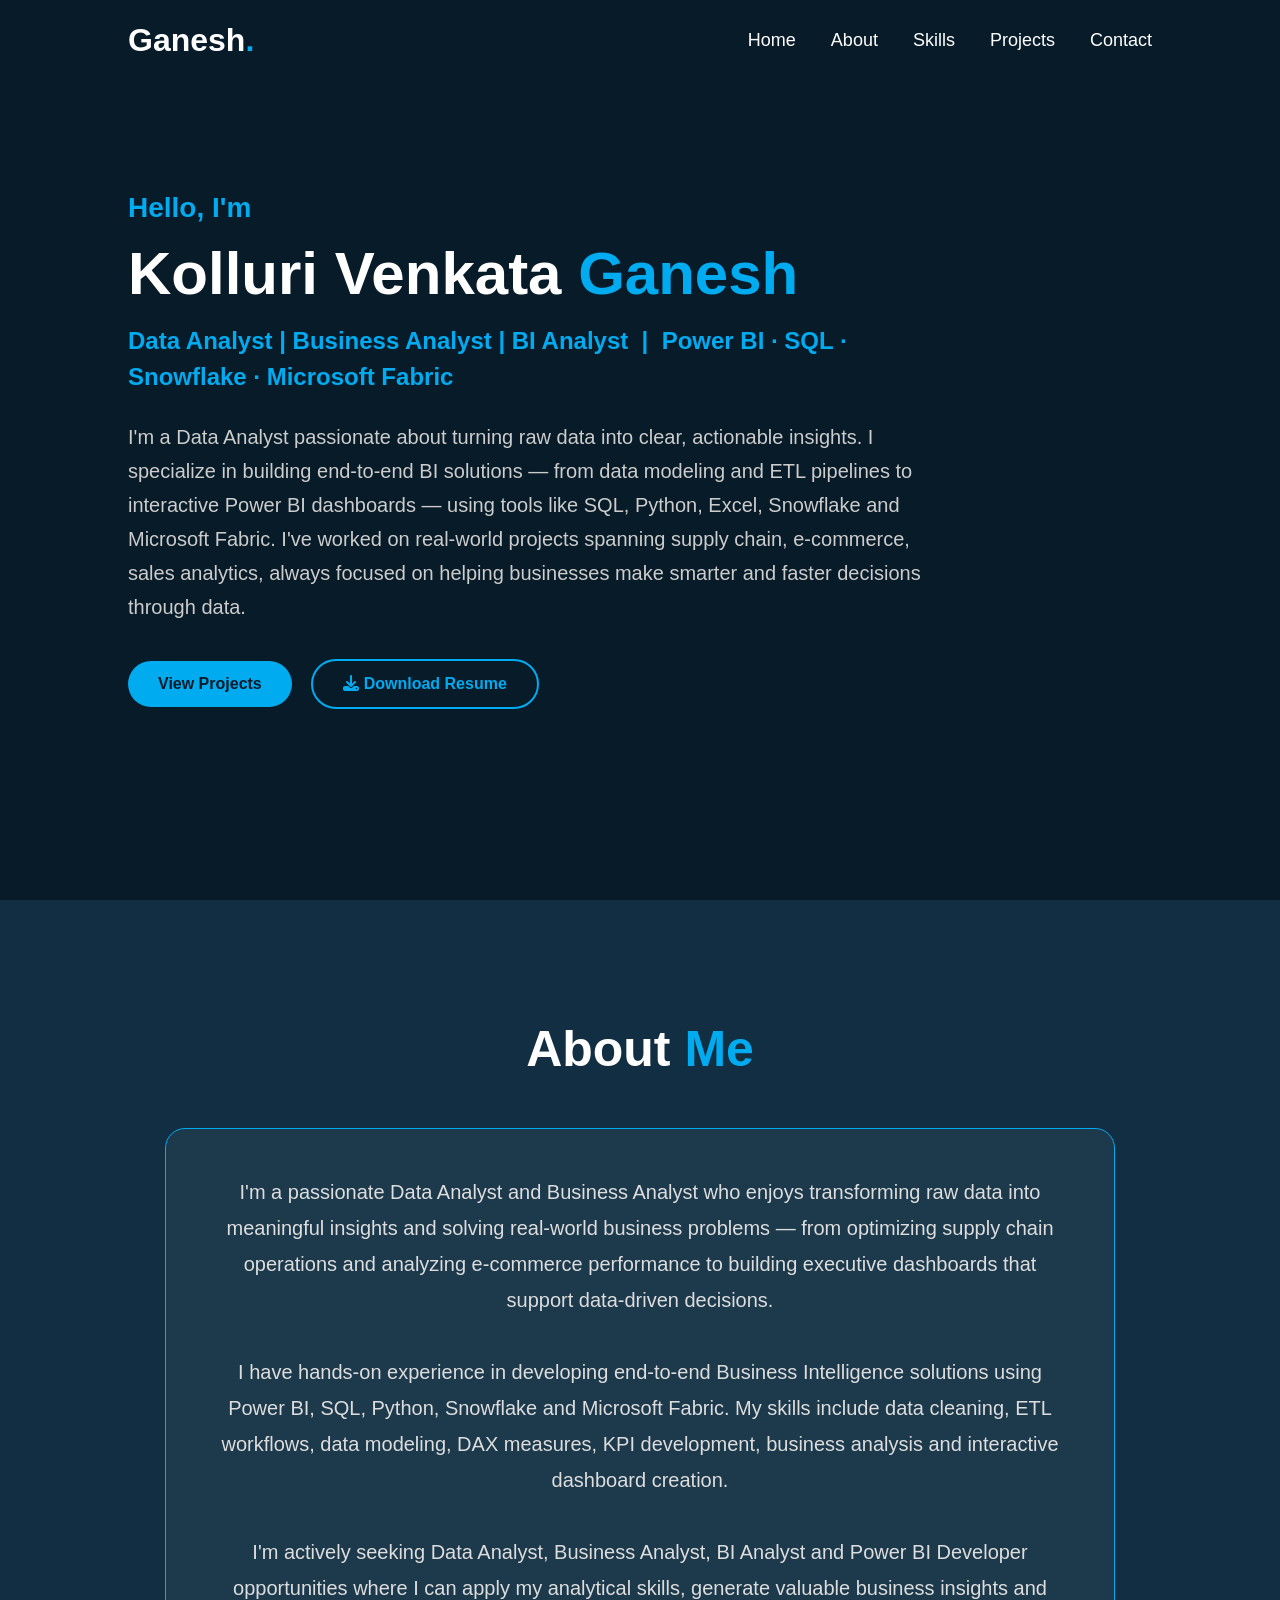
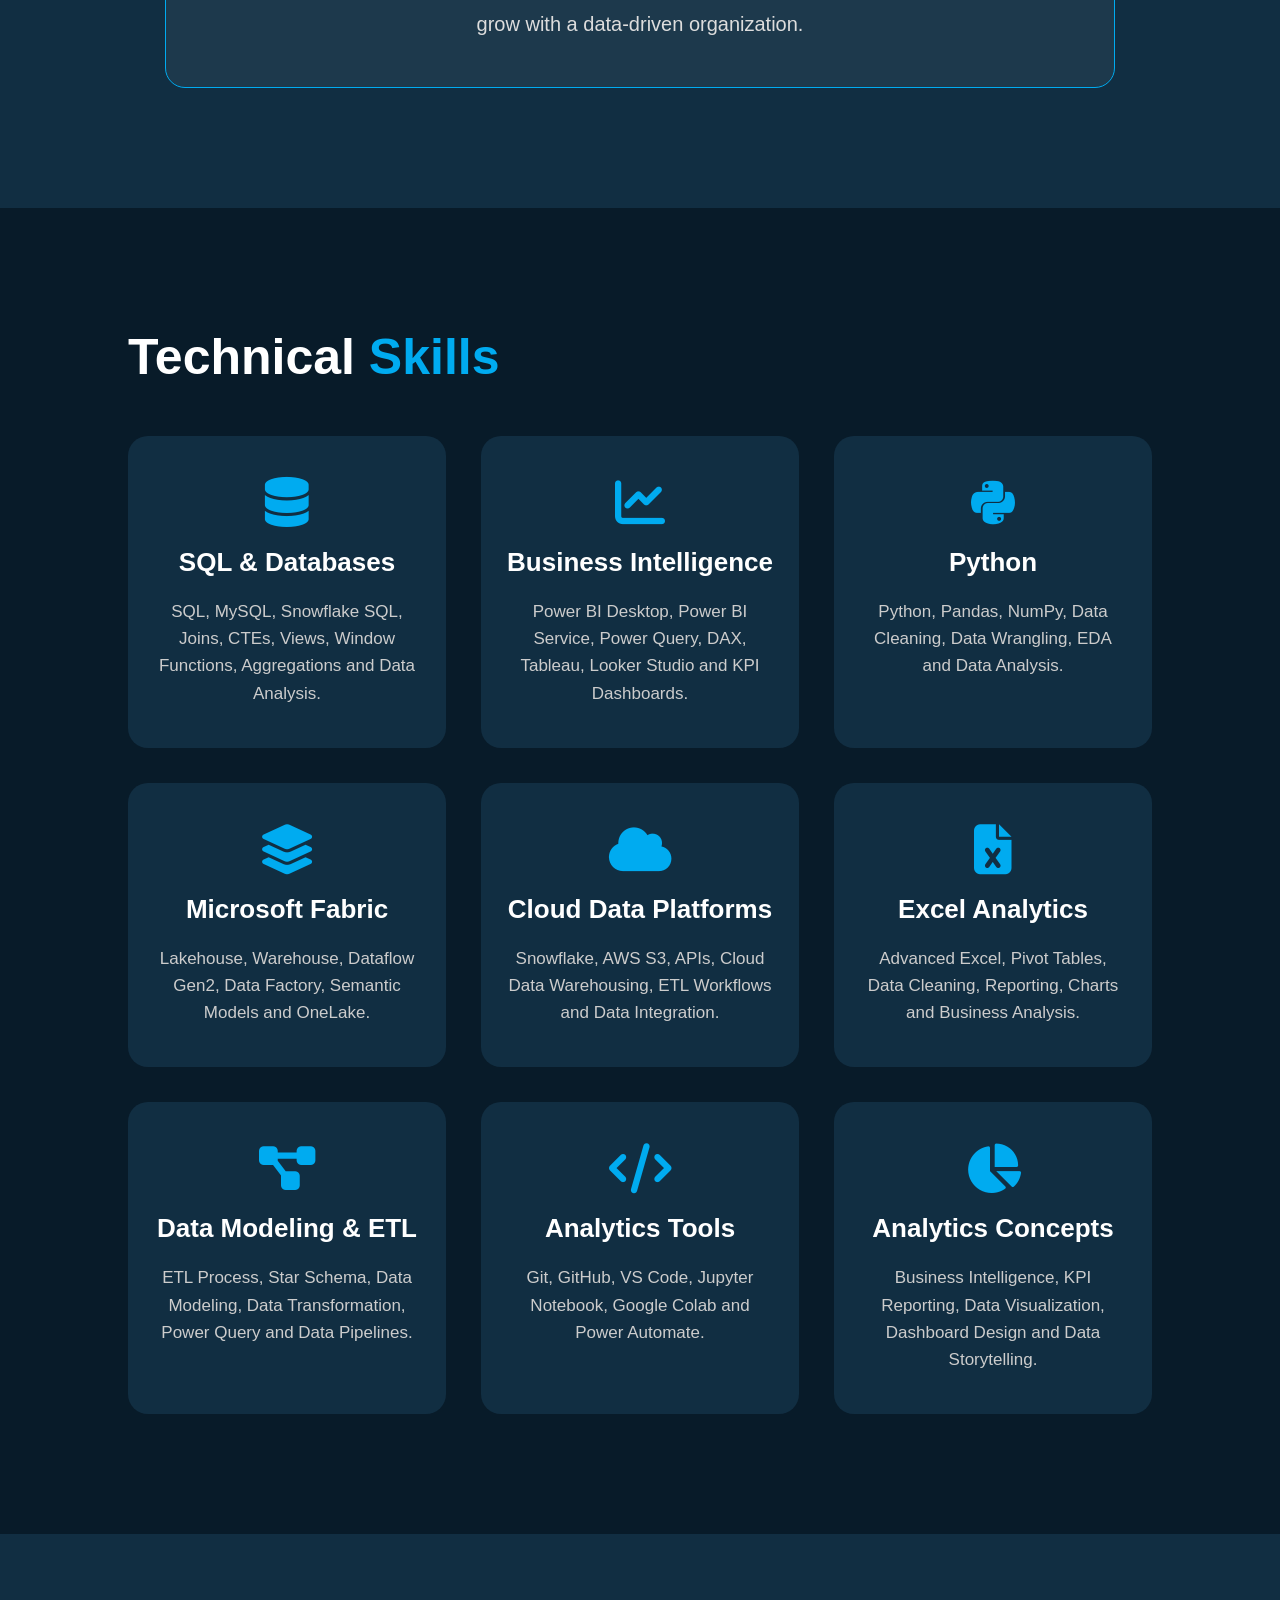
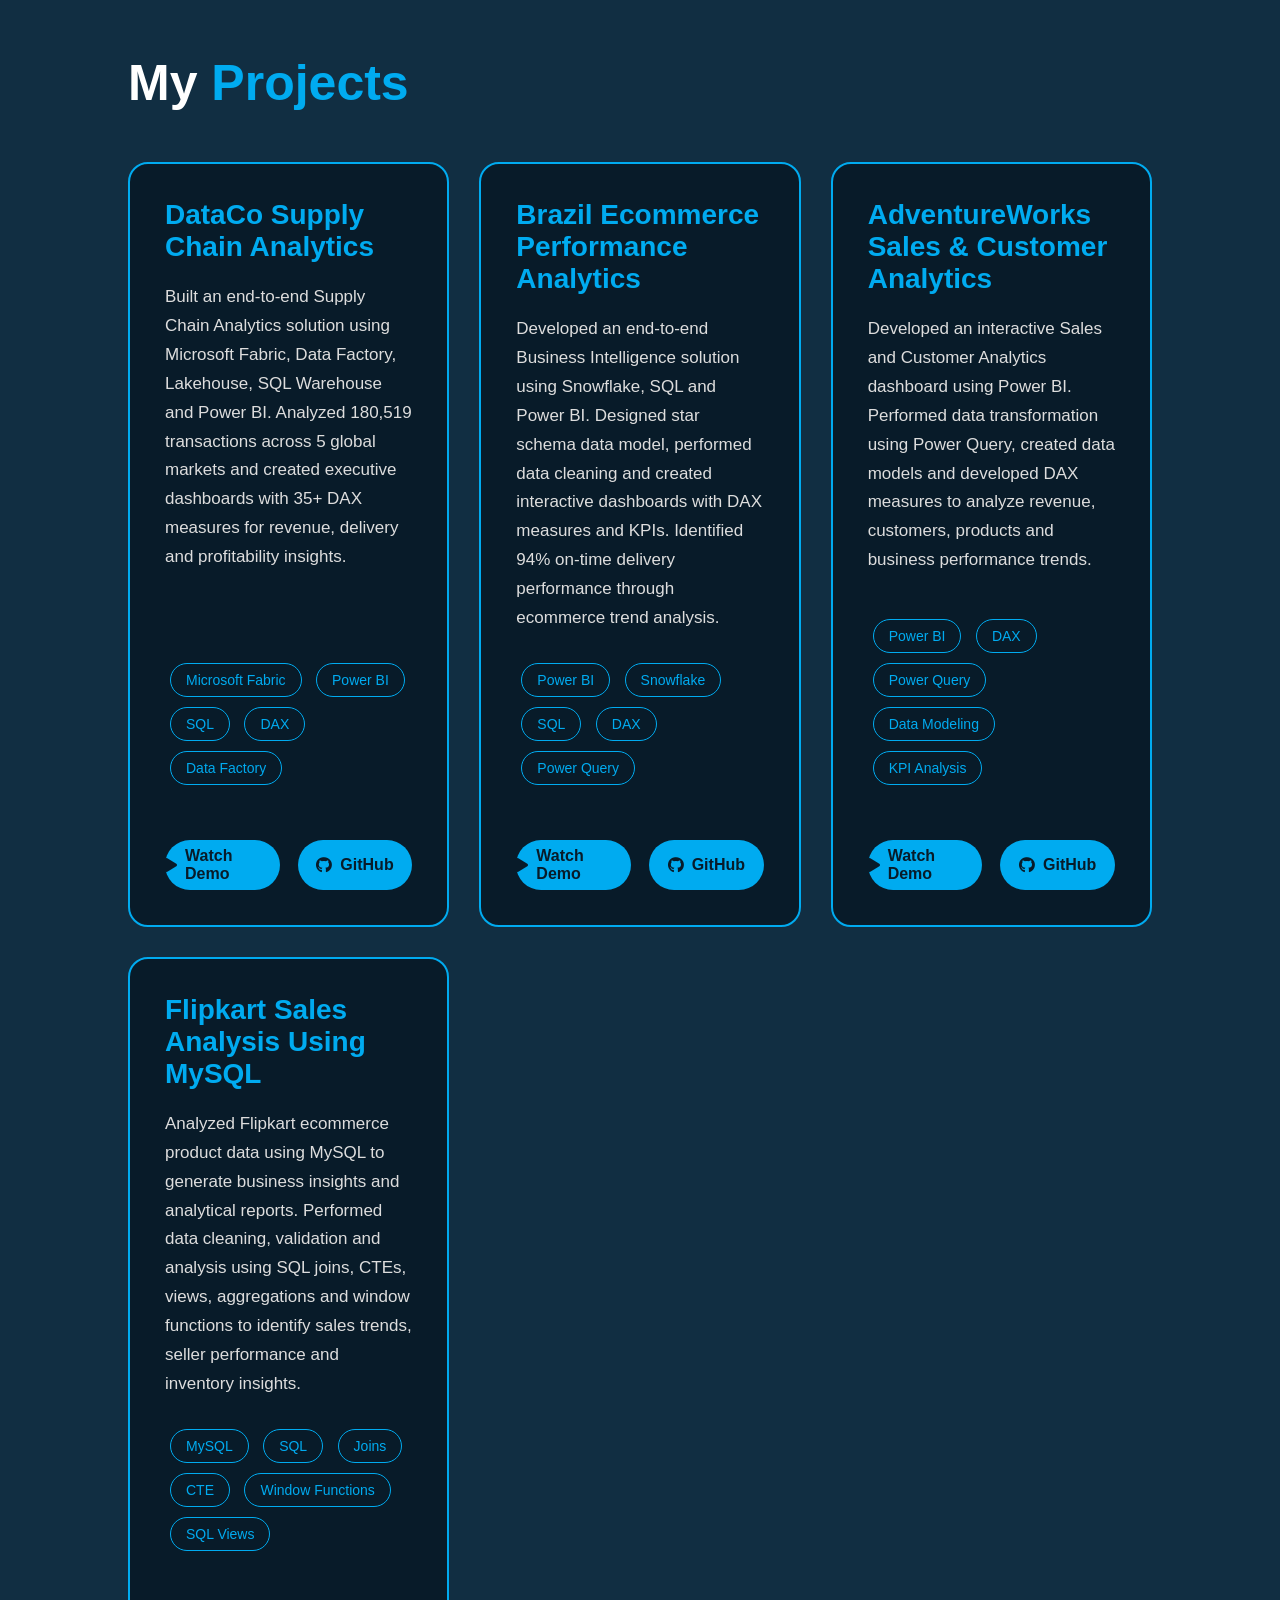
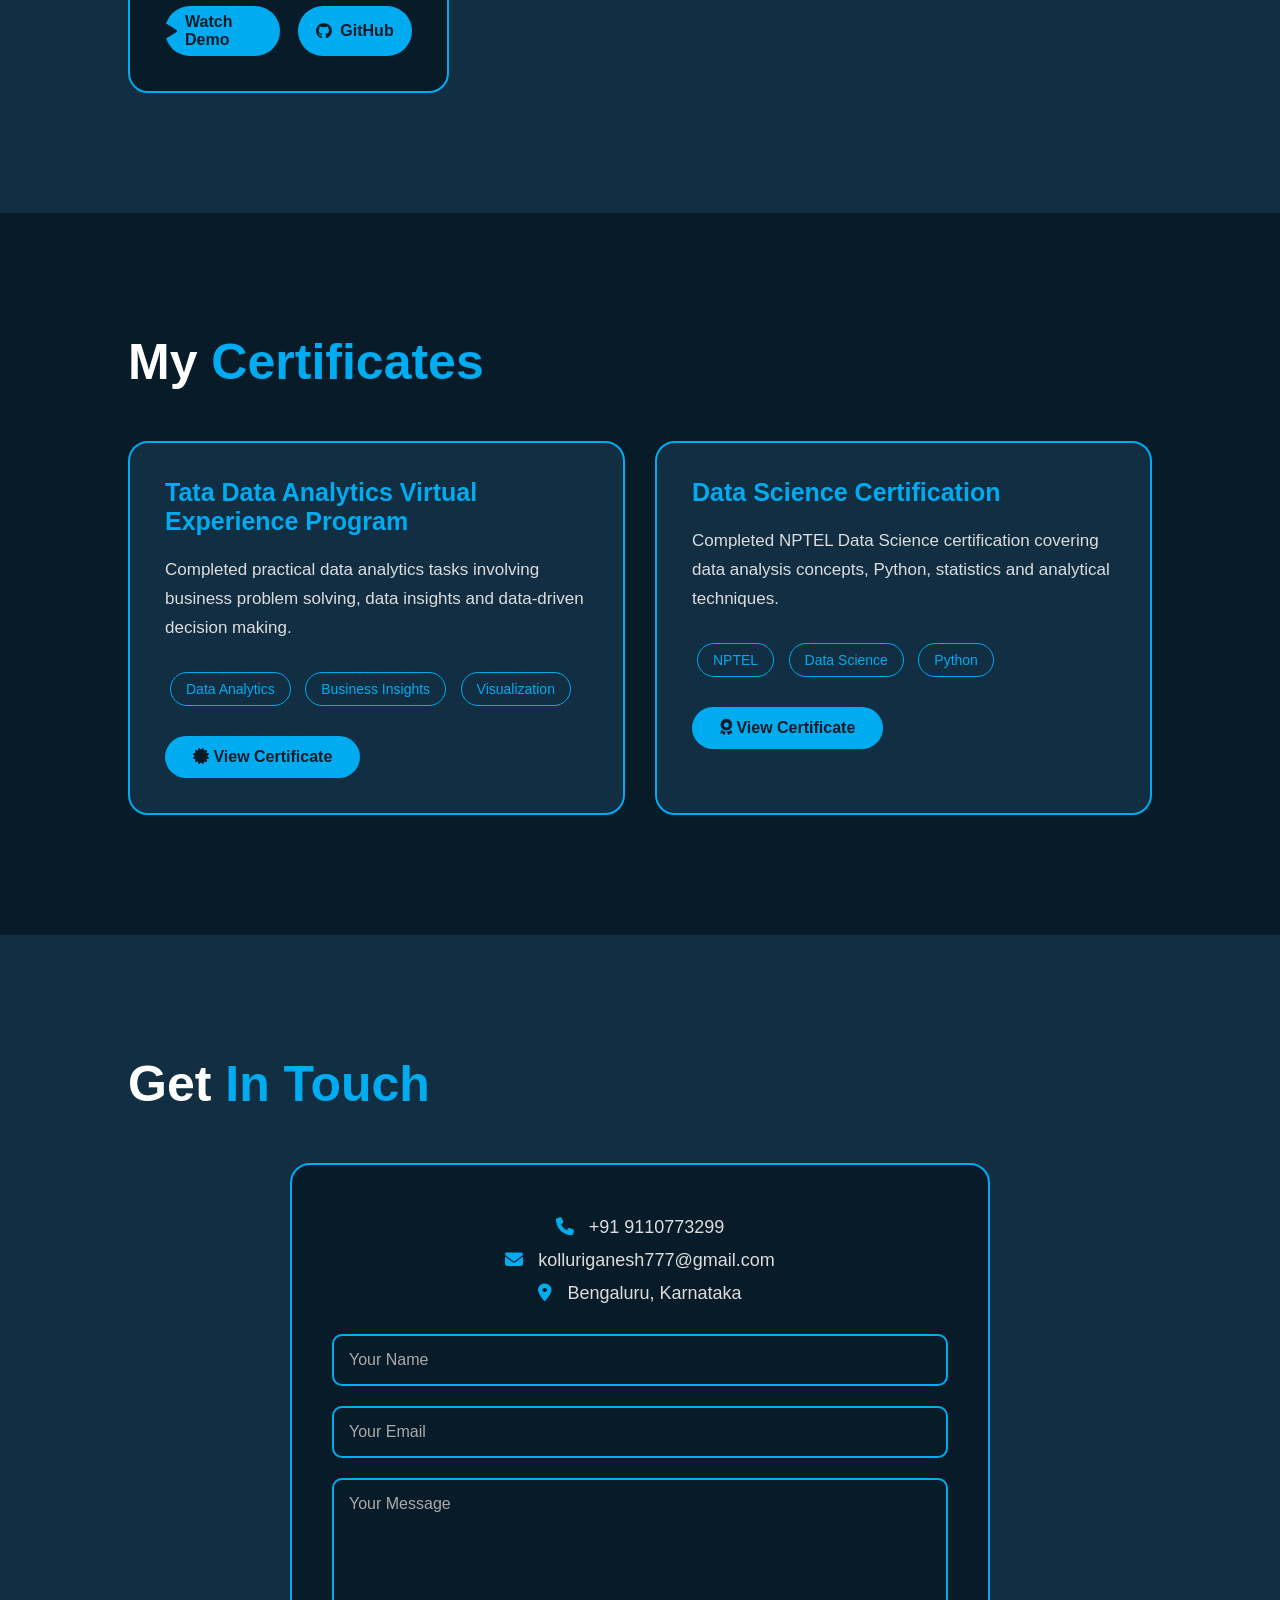
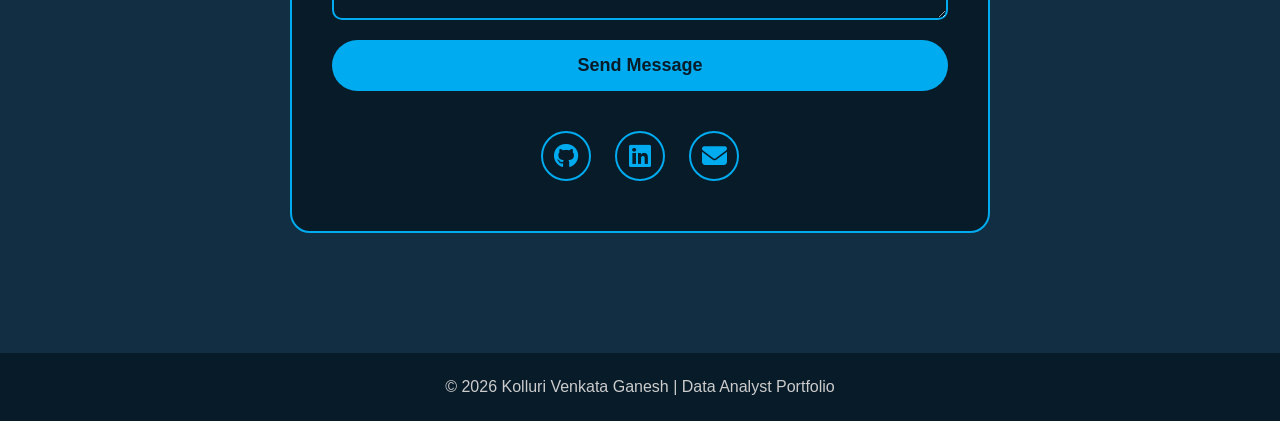
==== index.html @ 20fca352 "Update index.html" ====
<head>

<meta charset="UTF-8">

<meta name="viewport" content="width=device-width, initial-scale=1.0">


<title>

Kolluri Venkata Ganesh | Data Analyst Portfolio

</title>


<meta name="description" 
content="Kolluri Venkata Ganesh — Data Analyst, Business Analyst and BI Analyst skilled in Power BI, SQL, Python, Snowflake and Microsoft Fabric. Explore my analytics projects, dashboards and portfolio.">


<link rel="stylesheet" href="style.css">


<link rel="stylesheet"
href="https://cdnjs.cloudflare.com/ajax/libs/font-awesome/6.5.0/css/all.min.css">


</head>


<body>



<!-- ================= HEADER ================= -->


<header>

<nav>


<h2 class="logo">
Ganesh<span>.</span>
</h2>


<ul>

<li><a href="#home">Home</a></li>

<li><a href="#about">About</a></li>

<li><a href="#skills">Skills</a></li>

<li><a href="#projects">Projects</a></li>

<li><a href="#contact">Contact</a></li>


</ul>


</nav>

</header>







<!-- ================= HOME ================= -->


<section class="hero" id="home">


<div class="hero-content">


<h4>Hello, I'm</h4>


<h1>

Kolluri Venkata 
<span>Ganesh</span>

</h1>


<h3>
Data Analyst | Business Analyst | BI Analyst 
&nbsp;|&nbsp; 
Power BI · SQL · Snowflake · Microsoft Fabric
</h3>



<p>

I'm a Data Analyst passionate about turning raw data into 
clear, actionable insights. I specialize in building 
end-to-end BI solutions — from data modeling and ETL 
pipelines to interactive Power BI dashboards — using tools 
like SQL, Python, Excel, Snowflake and Microsoft Fabric.

I've worked on real-world projects spanning supply chain, 
e-commerce, sales analytics, always focused on helping 
businesses make smarter and faster decisions through data.

</p>



<div class="buttons">


<a href="#projects" class="btn">

View Projects

</a>



<a href="assets/Kolluri Venkata Ganesh_ Data Analyst_Resume.pdf"
class="btn secondary"
download>

<i class="fa-solid fa-download"></i>

Download Resume

</a>


</div>


</div>


</section>









<!-- ================= ABOUT ================= -->


<section class="about" id="about">


<h2 class="heading">

About <span>Me</span>

</h2>



<div class="about-content">


<p>

I'm a passionate Data Analyst and Business Analyst who enjoys 
transforming raw data into meaningful insights and solving 
real-world business problems — from optimizing supply chain 
operations and analyzing e-commerce performance to building 
executive dashboards that support data-driven decisions.

<br><br>

I have hands-on experience in developing end-to-end 
Business Intelligence solutions using Power BI, SQL, 
Python, Snowflake and Microsoft Fabric. My skills include 
data cleaning, ETL workflows, data modeling, DAX measures, 
KPI development, business analysis and interactive dashboard 
creation.

<br><br>

I'm actively seeking Data Analyst, Business Analyst, 
BI Analyst and Power BI Developer opportunities where I can 
apply my analytical skills, generate valuable business 
insights and grow with a data-driven organization.

</p>


</div>


</section>









<!-- ================= SKILLS ================= -->


<section class="skills" id="skills">

<h2 class="heading">
Technical <span>Skills</span>
</h2>

<div class="skills-container">


<!-- SQL -->

<div class="skill-card">

<i class="fa-solid fa-database"></i>

<h3>SQL & Databases</h3>

<p>
SQL, MySQL, Snowflake SQL, Joins,
CTEs, Views, Window Functions,
Aggregations and Data Analysis.
</p>

</div>



<!-- POWER BI -->

<div class="skill-card">

<i class="fa-solid fa-chart-line"></i>

<h3>Business Intelligence</h3>

<p>
Power BI Desktop, Power BI Service,
Power Query, DAX, Tableau,
Looker Studio and KPI Dashboards.
</p>

</div>



<!-- PYTHON -->

<div class="skill-card">

<i class="fa-brands fa-python"></i>

<h3>Python</h3>

<p>
Python, Pandas, NumPy,
Data Cleaning, Data Wrangling,
EDA and Data Analysis.
</p>

</div>



<!-- MICROSOFT FABRIC -->

<div class="skill-card">

<i class="fa-solid fa-layer-group"></i>

<h3>Microsoft Fabric</h3>

<p>
Lakehouse, Warehouse,
Dataflow Gen2, Data Factory,
Semantic Models and OneLake.
</p>

</div>



<!-- SNOWFLAKE & CLOUD -->

<div class="skill-card">

<i class="fa-solid fa-cloud"></i>

<h3>Cloud Data Platforms</h3>

<p>
Snowflake, AWS S3, APIs,
Cloud Data Warehousing,
ETL Workflows and Data Integration.
</p>

</div>



<!-- EXCEL -->

<div class="skill-card">

<i class="fa-solid fa-file-excel"></i>

<h3>Excel Analytics</h3>

<p>
Advanced Excel, Pivot Tables,
Data Cleaning, Reporting,
Charts and Business Analysis.
</p>

</div>



<!-- DATA MODELING -->

<div class="skill-card">

<i class="fa-solid fa-diagram-project"></i>

<h3>Data Modeling & ETL</h3>

<p>
ETL Process, Star Schema,
Data Modeling, Data Transformation,
Power Query and Data Pipelines.
</p>

</div>



<!-- TOOLS -->

<div class="skill-card">

<i class="fa-solid fa-code"></i>

<h3>Analytics Tools</h3>

<p>
Git, GitHub, VS Code,
Jupyter Notebook, Google Colab
and Power Automate.
</p>

</div>



<!-- ANALYTICS -->

<div class="skill-card">

<i class="fa-solid fa-chart-pie"></i>

<h3>Analytics Concepts</h3>

<p>
Business Intelligence,
KPI Reporting, Data Visualization,
Dashboard Design and Data Storytelling.
</p>

</div>


</div>

</section>





<!-- ================= PROJECTS ================= -->


<section class="projects" id="projects">


<h2 class="heading">

My <span>Projects</span>

</h2>


<div class="projects-container">



<!-- DATACO PROJECT -->


<div class="project-card">


<h3>

DataCo Supply Chain Analytics

</h3>



<p>

Built an end-to-end Supply Chain Analytics solution
using Microsoft Fabric, Data Factory, Lakehouse,
SQL Warehouse and Power BI.

Analyzed 180,519 transactions across 5 global markets
and created executive dashboards with 35+ DAX measures
for revenue, delivery and profitability insights.

</p>




<div class="tools">


<span>Microsoft Fabric</span>

<span>Power BI</span>

<span>SQL</span>

<span>DAX</span>

<span>Data Factory</span>


</div>

<div class="project-links">



<a href="https://drive.google.com/file/d/111LW4_Ak55jDthgc4_mfO1GekSYMAxLG/view?usp=sharing"
target="_blank"
class="github-btn">

<i class="fa-solid fa-play"></i>


Watch Demo

</a>






<a class="github-btn"
href="https://github.com/Ganesh9110/DataCo-Supply-Chain-Analytics"
target="_blank">


<i class="fa-brands fa-github"></i>

GitHub


</a>




</div>



</div>


<!-- BRAZIL ECOMMERCE PROJECT -->


<div class="project-card">


<h3>

Brazil Ecommerce Performance Analytics

</h3>



<p>

Developed an end-to-end Business Intelligence
solution using Snowflake, SQL and Power BI.

Designed star schema data model, performed
data cleaning and created interactive dashboards
with DAX measures and KPIs.

Identified 94% on-time delivery performance
through ecommerce trend analysis.

</p>




<div class="tools">


<span>Power BI</span>

<span>Snowflake</span>

<span>SQL</span>

<span>DAX</span>

<span>Power Query</span>


</div>

<div class="project-links">

<a href="https://drive.google.com/file/d/1XOeryBp-5_-OeKh_j-MtXTSEjRFjCfyQ/view?usp=sharing"
target="_blank"

class="github-btn">

<i class="fa-solid fa-play"></i>


Watch Demo

</a>




  
<a class="github-btn"
href="https://github.com/Ganesh9110/Brazil-Ecommerce-Performance-Analytics-Dashboard"
target="_blank">


<i class="fa-brands fa-github"></i>

GitHub


</a>
</div>


</div>

<!-- ADVENTUREWORKS PROJECT -->


<div class="project-card">


<h3>

AdventureWorks Sales & Customer Analytics

</h3>



<p>

Developed an interactive Sales and Customer Analytics
dashboard using Power BI.

Performed data transformation using Power Query,
created data models and developed DAX measures
to analyze revenue, customers, products and
business performance trends.

</p>





<div class="tools">


<span>Power BI</span>

<span>DAX</span>

<span>Power Query</span>

<span>Data Modeling</span>

<span>KPI Analysis</span>


</div>

<div class="project-links">

<a href="https://drive.google.com/file/d/1oYuFirJDZzYCCq9dhDjx5v_Y7KqRVK69/view?usp=sharing"
target="_blank"

class="github-btn">

<i class="fa-solid fa-play"></i>

Watch Demo

</a>

<a class="github-btn"
href="https://github.com/Ganesh9110/AdventureWorks-Sales-Customer-Analytics-Dashboard"
target="_blank">


<i class="fa-brands fa-github"></i>

GitHub


</a>
</div>



</div>

<!-- FLIPKART SQL PROJECT -->


<div class="project-card">


<h3>

Flipkart Sales Analysis Using MySQL

</h3>



<p>

Analyzed Flipkart ecommerce product data using MySQL
to generate business insights and analytical reports.

Performed data cleaning, validation and analysis using
SQL joins, CTEs, views, aggregations and window functions
to identify sales trends, seller performance and
inventory insights.

</p>





<div class="tools">


<span>MySQL</span>

<span>SQL</span>

<span>Joins</span>

<span>CTE</span>

<span>Window Functions</span>

<span>SQL Views</span>


</div>

<div class="project-links">

<a href="https://drive.google.com/file/d/1RSE408mE69j9kwpfK_z01qF2ZAUJ2Y6z/view?usp=sharing"
target="_blank"
class="github-btn">

<i class="fa-solid fa-play"></i>

Watch Demo

</a>



<a class="github-btn"
href="https://github.com/Ganesh9110/Flipkart-Sales-Analysis-MySQL"
target="_blank">


<i class="fa-brands fa-github"></i>

GitHub


</a>

</div>


</div>


</section>







<!-- ================= CERTIFICATES ================= -->


<section class="certificates" id="certificates">


<h2 class="heading">

My <span>Certificates</span>

</h2>



<div class="certificate-container">





<!-- TATA CERTIFICATE -->


<div class="certificate-card">


<h3>

Tata Data Analytics Virtual Experience Program

</h3>



<p>

Completed practical data analytics tasks involving
business problem solving, data insights and
data-driven decision making.

</p>




<div class="cert-tools">


<span>Data Analytics</span>

<span>Business Insights</span>

<span>Visualization</span>


</div>





<a class="certificate-btn"

href="https://drive.google.com/file/d/1HM7h_vBG16CEXfbOlwaMOSWBSoMp-Keo/view?usp=drive_link"

target="_blank">


<i class="fa-solid fa-certificate"></i>

View Certificate


</a>



</div>









<!-- NPTEL CERTIFICATE -->


<div class="certificate-card">


<h3>

Data Science Certification

</h3>



<p>

Completed NPTEL Data Science certification
covering data analysis concepts, Python,
statistics and analytical techniques.

</p>




<div class="cert-tools">


<span>NPTEL</span>

<span>Data Science</span>

<span>Python</span>


</div>





<a class="certificate-btn"

href="https://drive.google.com/file/d/1Q2g_gvgC5TMAZNRxGT7gU7bh5pjHfDkB/view?usp=drive_link"

target="_blank">


<i class="fa-solid fa-award"></i>

View Certificate


</a>



</div>





</div>


</section>
<!-- ================= CONTACT ================= -->


<section class="contact" id="contact">


<h2 class="heading">

Get <span>In Touch</span>

</h2>



<div class="contact-container">



<!-- MY CONTACT DETAILS -->


<div class="my-contact">


<p>

<i class="fa-solid fa-phone"></i>

+91 9110773299

</p>



<p>

<i class="fa-solid fa-envelope"></i>

kolluriganesh777@gmail.com

</p>



<p>

<i class="fa-solid fa-location-dot"></i>

Bengaluru, Karnataka

</p>


</div>






<!-- CONTACT FORM -->


<form action="https://formsubmit.co/kolluriganesh777@gmail.com"
method="POST">



<input type="text"
name="name"
placeholder="Your Name"
required>



<input type="email"
name="email"
placeholder="Your Email"
required>






<textarea
name="message"
rows="6"
placeholder="Your Message"
required></textarea>



<input type="hidden"
name="_next"
value="https://ganesh9110.github.io/Ganesh-Portfolio/thankyou.html">



<button type="submit">

Send Message

</button>



</form>






<!-- SOCIAL LINKS -->


<div class="social-links">


<a href="https://github.com/Ganesh9110"
target="_blank">

<i class="fa-brands fa-github"></i>

</a>



<a href="https://www.linkedin.com/in/kolluri-venkata-ganesh/"
target="_blank">

<i class="fa-brands fa-linkedin"></i>

</a>



<a href="mailto:kolluriganesh777@gmail.com">

<i class="fa-solid fa-envelope"></i>

</a>



</div>




</div>



</section>






<!-- FOOTER -->


<footer>


<p>

© 2026 Kolluri Venkata Ganesh |
Data Analyst Portfolio

</p>


</footer>
---- style.css ----
*{
    margin:0;
    padding:0;
    box-sizing:border-box;
    font-family:'Segoe UI', sans-serif;
}

html{
    scroll-behavior:smooth;
}

body{
    background:#081b29;
    color:white;
}



/* ================= HEADER ================= */

header{
    width:100%;
    position:fixed;
    top:0;
    left:0;
    background:#081b29;
    z-index:1000;
}

nav{
    height:80px;
    display:flex;
    justify-content:space-between;
    align-items:center;
    padding:0 10%;
}

.logo{
    font-size:32px;
    font-weight:bold;
}

.logo span{
    color:#00abf0;
}

nav ul{
    display:flex;
    gap:35px;
}

nav ul li{
    list-style:none;
}

nav ul li a{
    color:white;
    text-decoration:none;
    font-size:18px;
    transition:.3s;
}

nav ul li a:hover{
    color:#00abf0;
}



/* ================= HAMBURGER ================= */

.hamburger{
    display:none;
    flex-direction:column;
    cursor:pointer;
    gap:6px;
}

.hamburger span{
    display:block;
    width:28px;
    height:3px;
    background:#00abf0;
    border-radius:3px;
    transition:.3s;
}

.hamburger.active span:nth-child(1){
    transform:rotate(45deg) translate(6px,6px);
}

.hamburger.active span:nth-child(2){
    opacity:0;
}

.hamburger.active span:nth-child(3){
    transform:rotate(-45deg) translate(6px,-6px);
}



/* ================= HOME ================= */

.hero{
    min-height:100vh;
    display:flex;
    align-items:center;
    padding:0 10%;
}

.hero-content{
    max-width:800px;
}

.hero-content h4{
    font-size:28px;
    color:#00abf0;
}

.hero-content h1{
    font-size:60px;
    margin:15px 0;
}

.hero-content h1 span{
    color:#00abf0;
}

.hero-content h3{
    font-size:24px;
    color:#00abf0;
    line-height:1.5;
}

.hero-content p{
    margin-top:25px;
    font-size:20px;
    line-height:1.7;
    color:#ccc;
}



/* ================= BUTTON ================= */

.buttons{
    margin-top:35px;
}

.btn{
    display:inline-block;
    padding:14px 30px;
    background:#00abf0;
    color:#081b29;
    border-radius:30px;
    text-decoration:none;
    font-weight:bold;
    margin-right:15px;
    transition:.4s;
}

.btn:hover{
    transform:translateY(-6px);
    box-shadow:0 0 25px #00abf0;
}

.secondary{
    background:transparent;
    color:#00abf0;
    border:2px solid #00abf0;
}



/* ================= ABOUT ================= */

.about{
    min-height:100vh;
    background:#112e42;
    padding:120px 10%;
    text-align:center;
}

.heading{
    font-size:50px;
    margin-bottom:50px;
}

.heading span{
    color:#00abf0;
}

.about-content{
    max-width:950px;
    margin:auto;
    padding:45px;
    border-radius:20px;
    background:rgba(255,255,255,0.05);
    border:1px solid #00abf0;
}

.about-content p{
    font-size:20px;
    line-height:1.8;
    color:#ddd;
}



/* ================= SKILLS ================= */

.skills{
    min-height:100vh;
    padding:120px 10%;
    background:#081b29;
}

.skills-container{
    display:grid;
    grid-template-columns:repeat(auto-fit,minmax(250px,1fr));
    gap:35px;
}

.skill-card{
    background:#112e42;
    padding:40px 25px;
    text-align:center;
    border-radius:20px;
    transition:.4s;
    border:1px solid transparent;
}

.skill-card:hover{
    transform:translateY(-12px);
    border-color:#00abf0;
    box-shadow:0 0 25px #00abf0;
}

.skill-card i{
    font-size:50px;
    color:#00abf0;
}

.skill-card h3{
    font-size:26px;
    margin:20px 0;
}

.skill-card p{
    color:#ccc;
    font-size:17px;
    line-height:1.6;
}



/* ================= PROJECTS ================= */

.projects{
    min-height:100vh;
    padding:120px 10%;
    background:#112e42;
}

.projects-container{
    display:grid;
    grid-template-columns:repeat(auto-fit,minmax(320px,1fr));
    gap:30px;
}

.project-card{
    background:#081b29;
    padding:35px;
    border-radius:20px;
    border:2px solid #00abf0;
    transition:.4s;
    display:flex;
    flex-direction:column;
}

.project-card:hover{
    transform:translateY(-10px);
    box-shadow:0 0 25px #00abf0;
}

.project-card h3{
    color:#00abf0;
    font-size:28px;
    margin-bottom:20px;
}

.project-card p{
    color:#ddd;
    font-size:17px;
    line-height:1.7;
    flex-grow:1;
}

/* TOOLS */

.tools{
    margin:25px 0;
}

.tools span{
    display:inline-block;
    background:transparent;
    color:#00abf0;
    border:1px solid #00abf0;
    padding:8px 15px;
    border-radius:20px;
    margin:5px;
    font-size:14px;
}



/* ================= PROJECT BUTTONS ================= */


.project-links{

    display:grid;

    grid-template-columns:1fr 1fr;

    gap:18px;

    margin-top:25px;

}



.github-btn{

    display:flex;

    justify-content:center;

    align-items:center;

    gap:8px;

    width:100%;

    height:50px;

    background:#00abf0;

    color:#081b29;

    text-decoration:none;

    border-radius:30px;

    font-size:16px;

    font-weight:bold;

    transition:.3s;

}



.github-btn:hover{

    transform:translateY(-5px);

    box-shadow:0 0 20px #00abf0;

}


/* ================= CERTIFICATES ================= */

.certificates{
    min-height:80vh;
    padding:120px 10%;
    background:#081b29;
}

.certificate-container{
    display:grid;
    grid-template-columns:repeat(auto-fit,minmax(320px,1fr));
    gap:30px;
}

.certificate-card{
    background:#112e42;
    padding:35px;
    border-radius:20px;
    border:2px solid #00abf0;
    transition:.4s;
}

.certificate-card:hover{
    transform:translateY(-10px);
    box-shadow:0 0 25px #00abf0;
}

.certificate-card h3{
    color:#00abf0;
    font-size:25px;
    margin-bottom:20px;
}

.certificate-card p{
    color:#ddd;
    line-height:1.7;
    font-size:17px;
}

.cert-tools{
    margin:25px 0;
}

.cert-tools span{
    display:inline-block;
    color:#00abf0;
    border:1px solid #00abf0;
    padding:8px 15px;
    border-radius:20px;
    margin:5px;
    font-size:14px;
}

.certificate-btn{
    display:inline-block;
    padding:12px 28px;
    background:#00abf0;
    color:#081b29;
    border-radius:30px;
    text-decoration:none;
    font-weight:bold;
}

.certificate-btn:hover{
    box-shadow:0 0 20px #00abf0;
}



/* ================= CONTACT ================= */

.contact{
    padding:120px 10%;
    background:#112e42;
}

.contact-container{
    max-width:700px;
    margin:auto;
    padding:40px;
    background:#081b29;
    border-radius:20px;
    border:2px solid #00abf0;
    transition:.4s;
}

.contact-container:hover{
    box-shadow:0 0 25px #00abf0;
}

.my-contact{
    text-align:center;
    margin-bottom:30px;
}

.my-contact p{
    color:#ddd;
    font-size:18px;
    margin:12px;
}

.my-contact i{
    color:#00abf0;
    margin-right:10px;
}

form input,
form textarea{
    width:100%;
    padding:15px;
    margin-bottom:20px;
    background:transparent;
    border:2px solid #00abf0;
    border-radius:10px;
    color:white;
    font-size:16px;
    outline:none;
}

form input::placeholder,
form textarea::placeholder{
    color:#aaa;
}

form button{
    width:100%;
    padding:15px;
    background:#00abf0;
    color:#081b29;
    border:none;
    border-radius:30px;
    font-size:18px;
    font-weight:bold;
    cursor:pointer;
    transition:.3s;
}

form button:hover{
    box-shadow:0 0 20px #00abf0;
}

.social-links{
    text-align:center;
    margin-top:30px;
}

.social-links a{
    display:inline-flex;
    justify-content:center;
    align-items:center;
    width:50px;
    height:50px;
    border:2px solid #00abf0;
    border-radius:50%;
    color:#00abf0;
    font-size:25px;
    margin:10px;
    text-decoration:none;
    transition:.4s;
}

.social-links a:hover{
    background:#00abf0;
    color:#081b29;
    box-shadow:0 0 20px #00abf0;
}



/* ================= FOOTER ================= */

footer{
    background:#081b29;
    text-align:center;
    padding:25px;
}

footer p{
    color:#ccc;
}



/* ================= MOBILE ================= */

@media(max-width:768px){

    nav{
        padding:0 5%;
    }

    nav ul{
        display:none;
        flex-direction:column;
        position:absolute;
        top:80px;
        left:0;
        width:100%;
        background:#081b29;
        padding:20px 0;
        text-align:center;
        gap:0;
        border-top:1px solid #00abf0;
    }

    nav ul.open{
        display:flex;
    }

    nav ul li{
        padding:15px 0;
    }

    nav ul li a{
        font-size:20px;
    }

    .hamburger{
        display:flex;
    }

    .hero{
        padding:100px 5% 60px;
    }

    .hero-content h1{
        font-size:38px;
    }

    .hero-content h3{
        font-size:18px;
    }

    .hero-content p{
        font-size:16px;
    }

    .btn{
        padding:12px 22px;
        font-size:15px;
        margin-bottom:10px;
    }

    .heading{
        font-size:36px;
    }

    .about{
        padding:100px 5%;
    }

    .about-content{
        padding:25px;
    }

    .about-content p{
        font-size:16px;
    }

    .skills{
        padding:100px 5%;
    }

    .projects{
        padding:100px 5%;
    }

    .project-card h3{
        font-size:22px;
    }

    .certificates{
        padding:100px 5%;
    }

    .contact{
        padding:100px 5%;
    }

    .contact-container{
        padding:25px;
    }

}
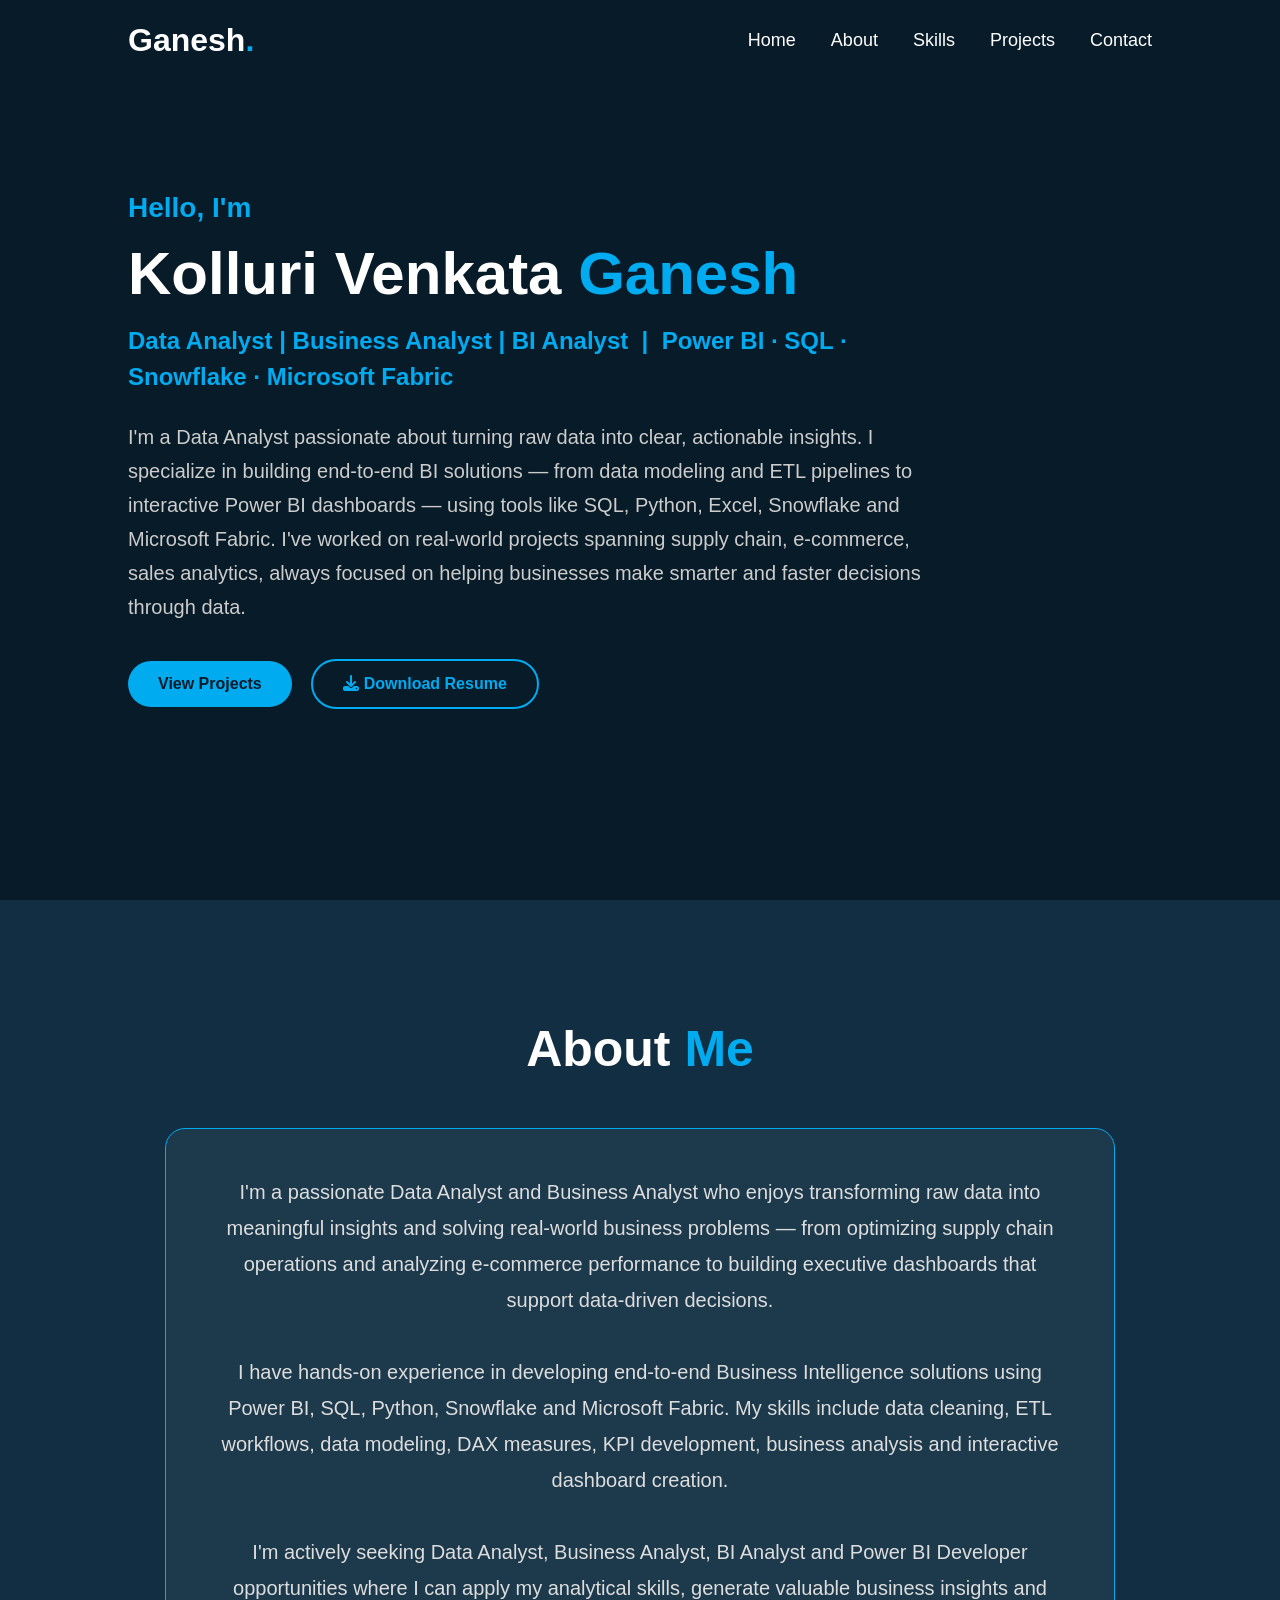
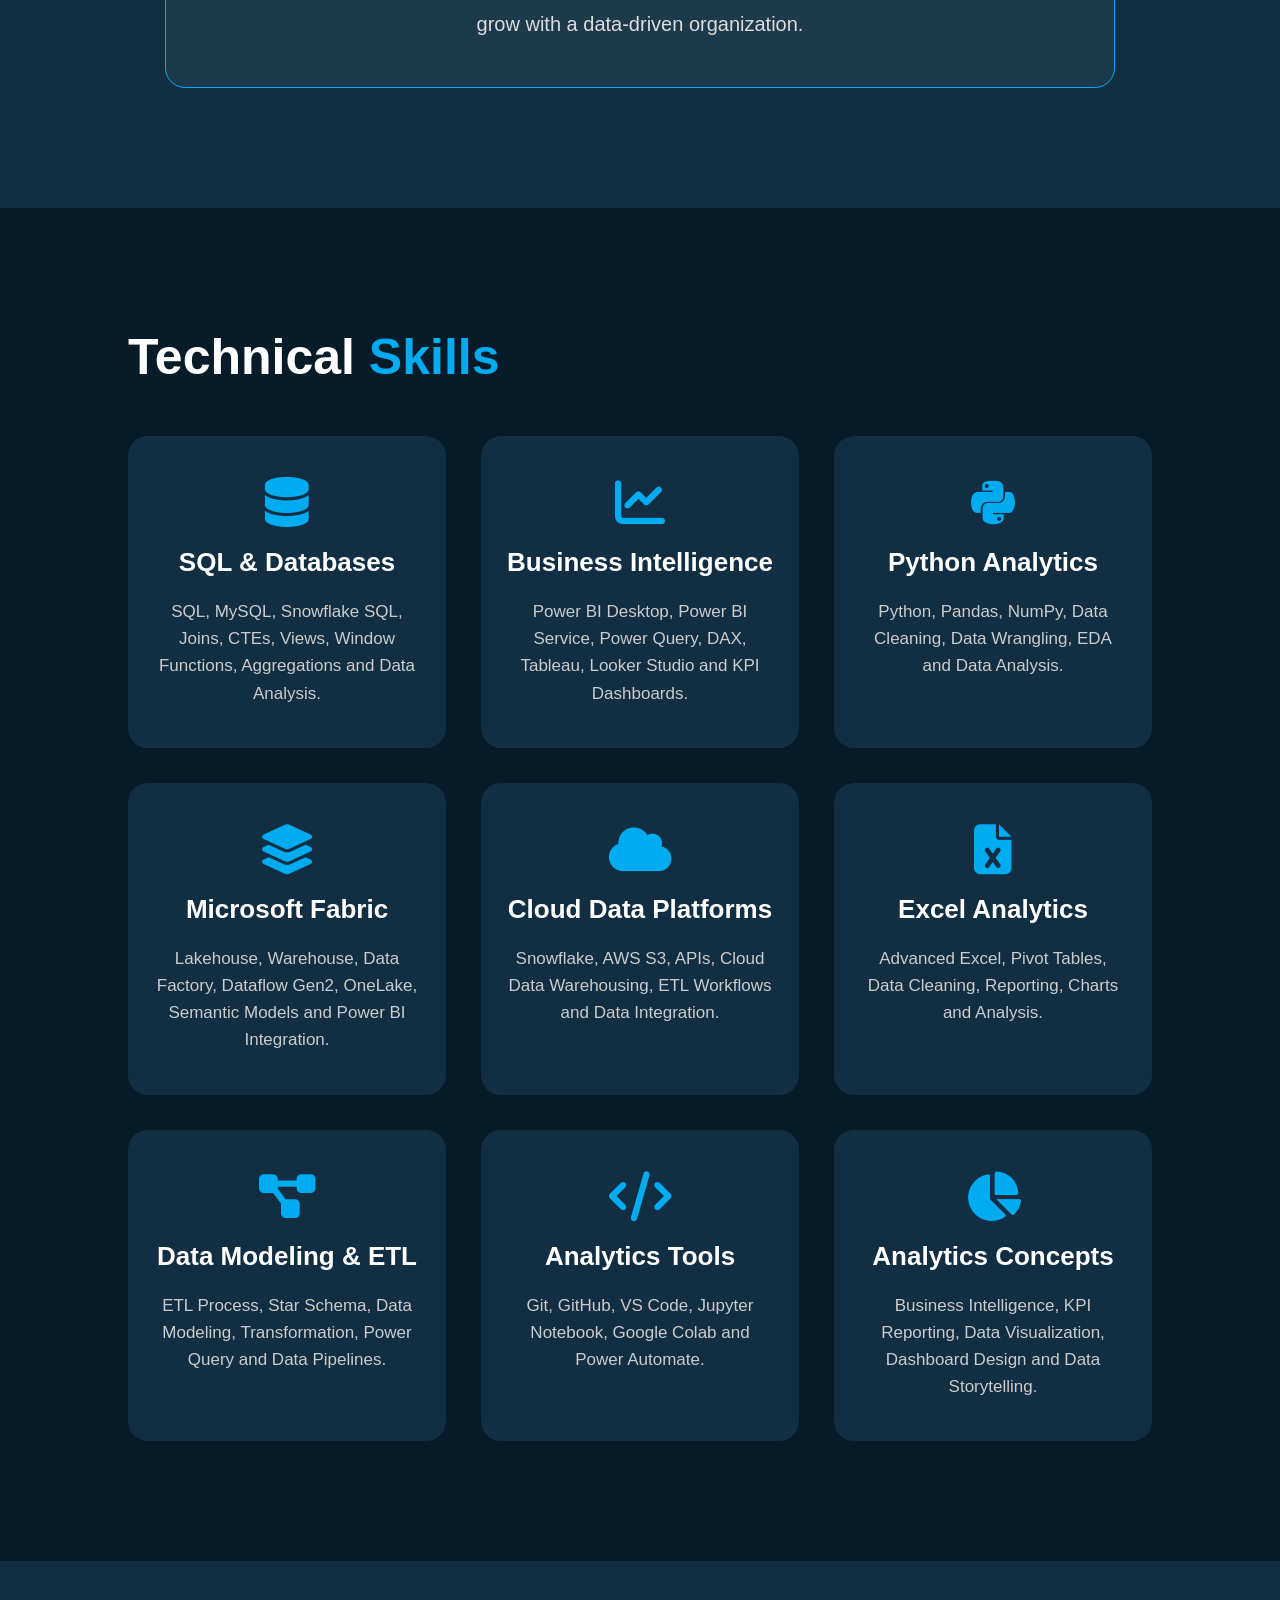
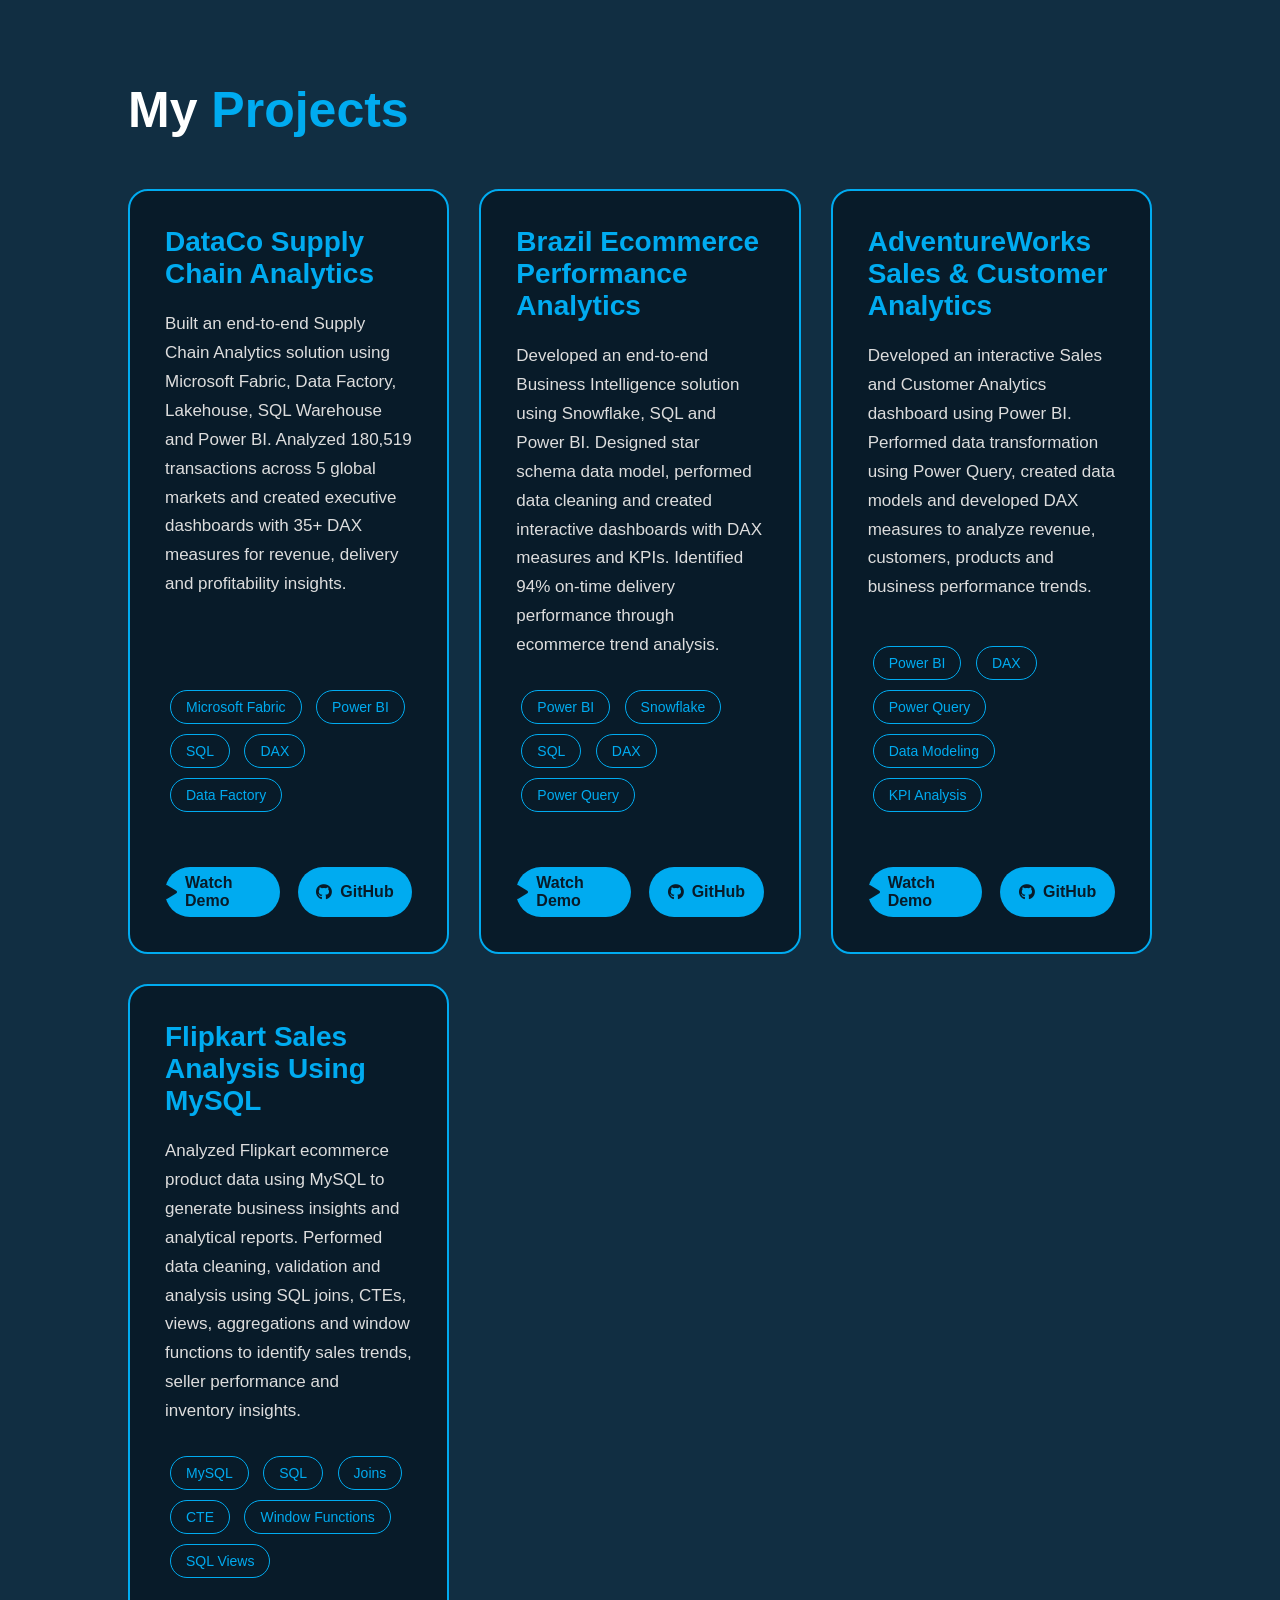
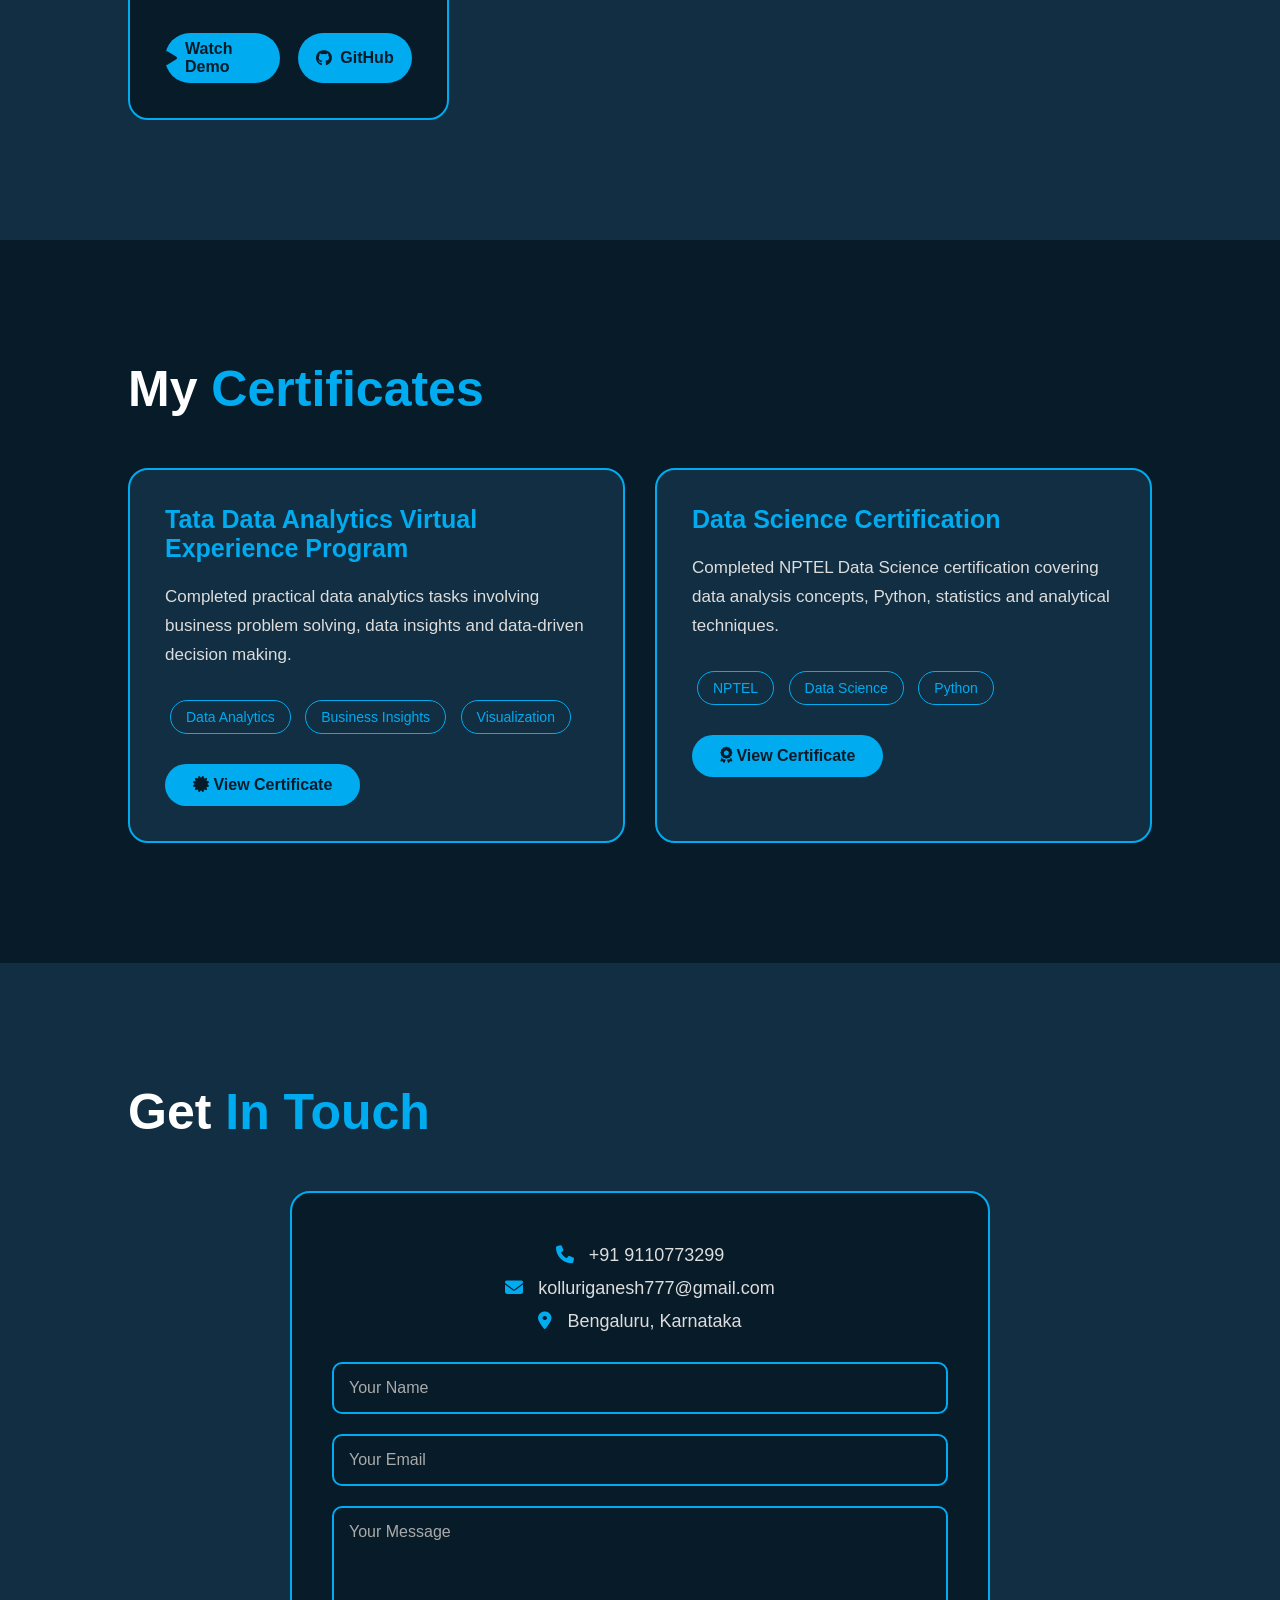
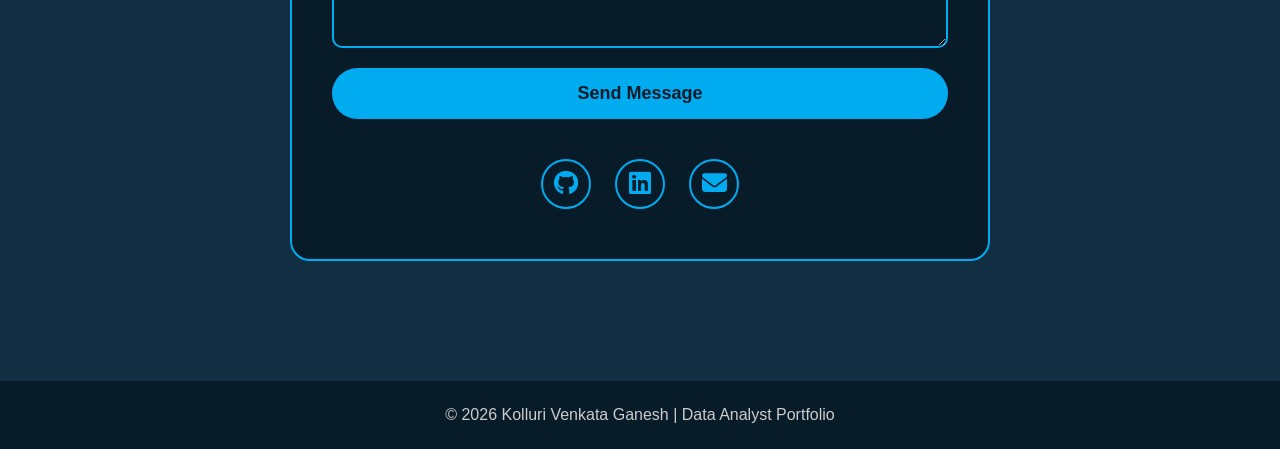
==== commit c746edf8: "Update index.html" ====
--- a/index.html
+++ b/index.html
@@ -211,6 +211,8 @@
 <!-- ================= SKILLS ================= -->
 
 
+<!-- ================= SKILLS ================= -->
+
 <section class="skills" id="skills">
 
 <h2 class="heading">
@@ -229,9 +231,10 @@
 <h3>SQL & Databases</h3>
 
 <p>
-SQL, MySQL, Snowflake SQL, Joins,
-CTEs, Views, Window Functions,
-Aggregations and Data Analysis.
+SQL, MySQL, Snowflake SQL,
+Joins, CTEs, Views,
+Window Functions, Aggregations
+and Data Analysis.
 </p>
 
 </div>
@@ -262,7 +265,7 @@
 
 <i class="fa-brands fa-python"></i>
 
-<h3>Python</h3>
+<h3>Python Analytics</h3>
 
 <p>
 Python, Pandas, NumPy,
@@ -284,15 +287,16 @@
 
 <p>
 Lakehouse, Warehouse,
-Dataflow Gen2, Data Factory,
-Semantic Models and OneLake.
-</p>
-
-</div>
-
-
-
-<!-- SNOWFLAKE & CLOUD -->
+Data Factory, Dataflow Gen2,
+OneLake, Semantic Models
+and Power BI Integration.
+</p>
+
+</div>
+
+
+
+<!-- CLOUD -->
 
 <div class="skill-card">
 
@@ -301,8 +305,8 @@
 <h3>Cloud Data Platforms</h3>
 
 <p>
-Snowflake, AWS S3, APIs,
-Cloud Data Warehousing,
+Snowflake, AWS S3,
+APIs, Cloud Data Warehousing,
 ETL Workflows and Data Integration.
 </p>
 
@@ -319,9 +323,9 @@
 <h3>Excel Analytics</h3>
 
 <p>
-Advanced Excel, Pivot Tables,
-Data Cleaning, Reporting,
-Charts and Business Analysis.
+Advanced Excel,
+Pivot Tables, Data Cleaning,
+Reporting, Charts and Analysis.
 </p>
 
 </div>
@@ -338,7 +342,7 @@
 
 <p>
 ETL Process, Star Schema,
-Data Modeling, Data Transformation,
+Data Modeling, Transformation,
 Power Query and Data Pipelines.
 </p>
 
@@ -364,7 +368,7 @@
 
 
 
-<!-- ANALYTICS -->
+<!-- CONCEPTS -->
 
 <div class="skill-card">
 
@@ -384,7 +388,6 @@
 </div>
 
 </section>
-
 
 
 
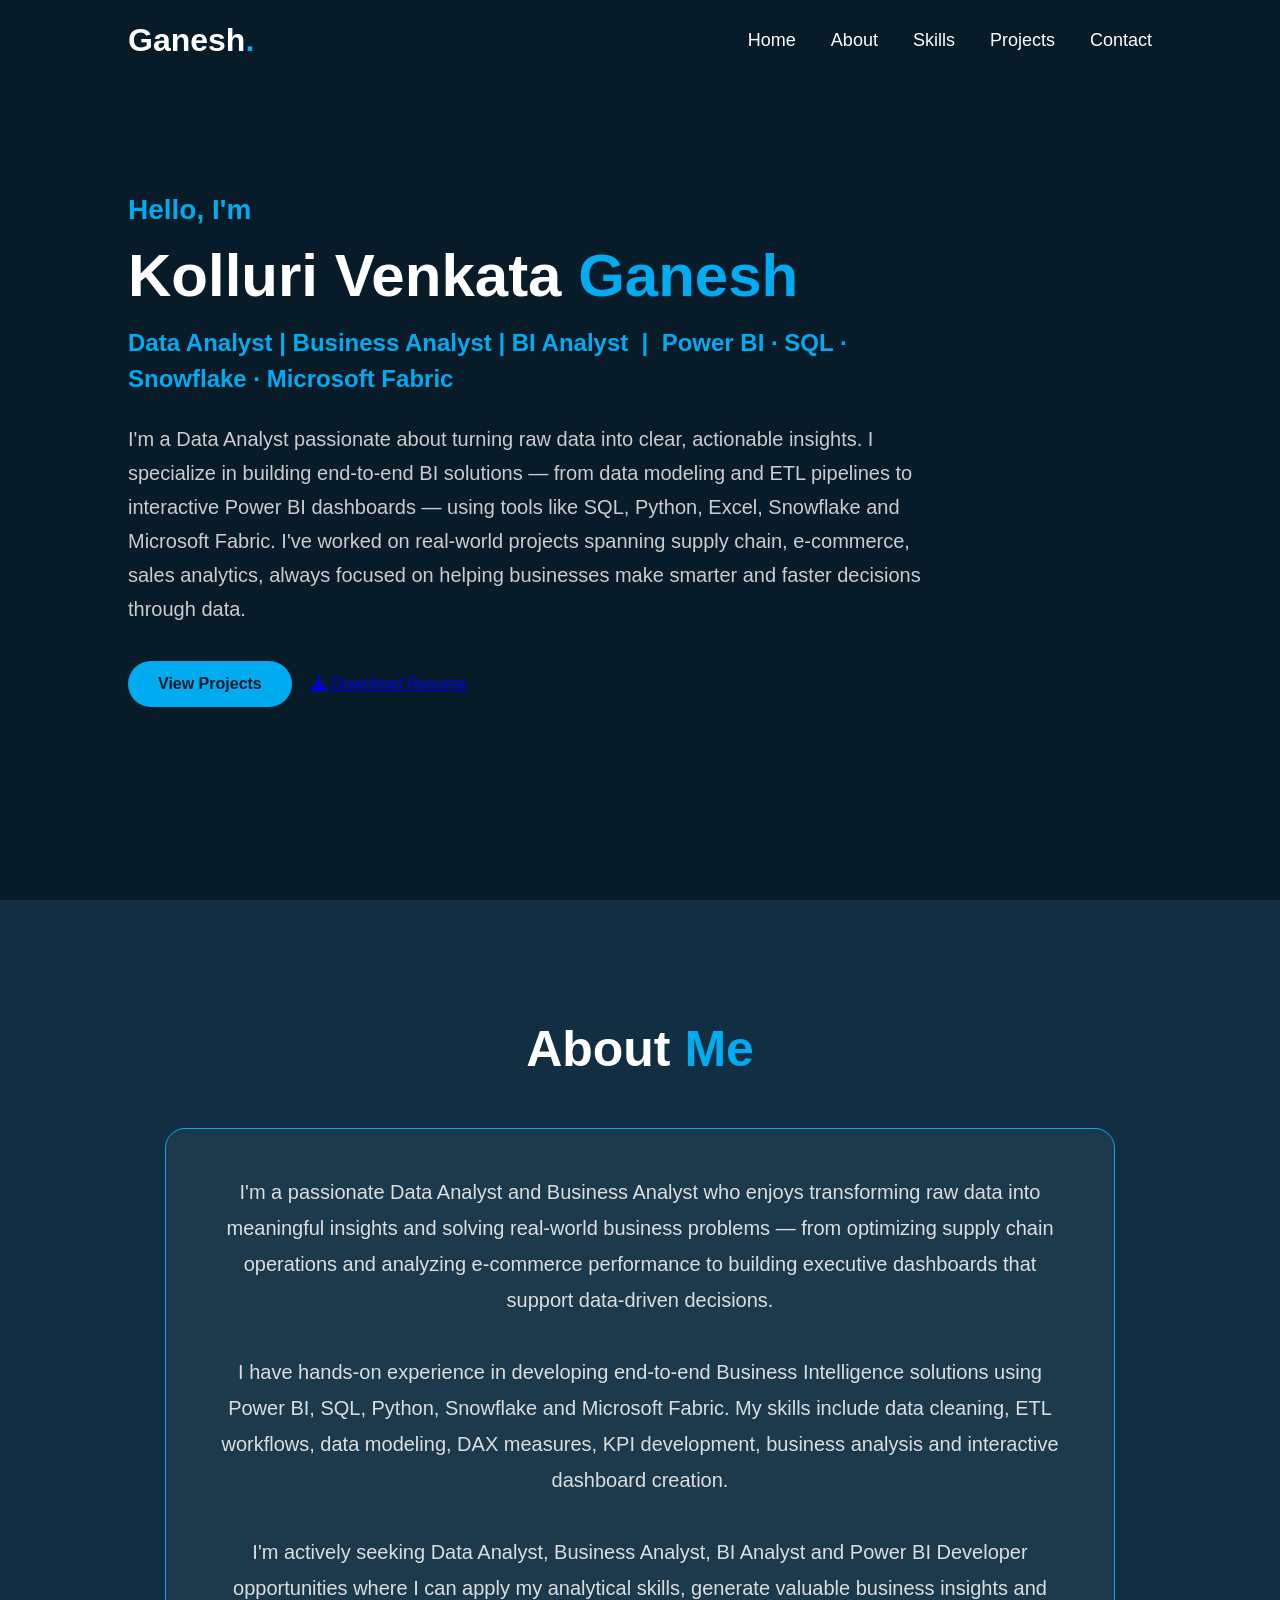
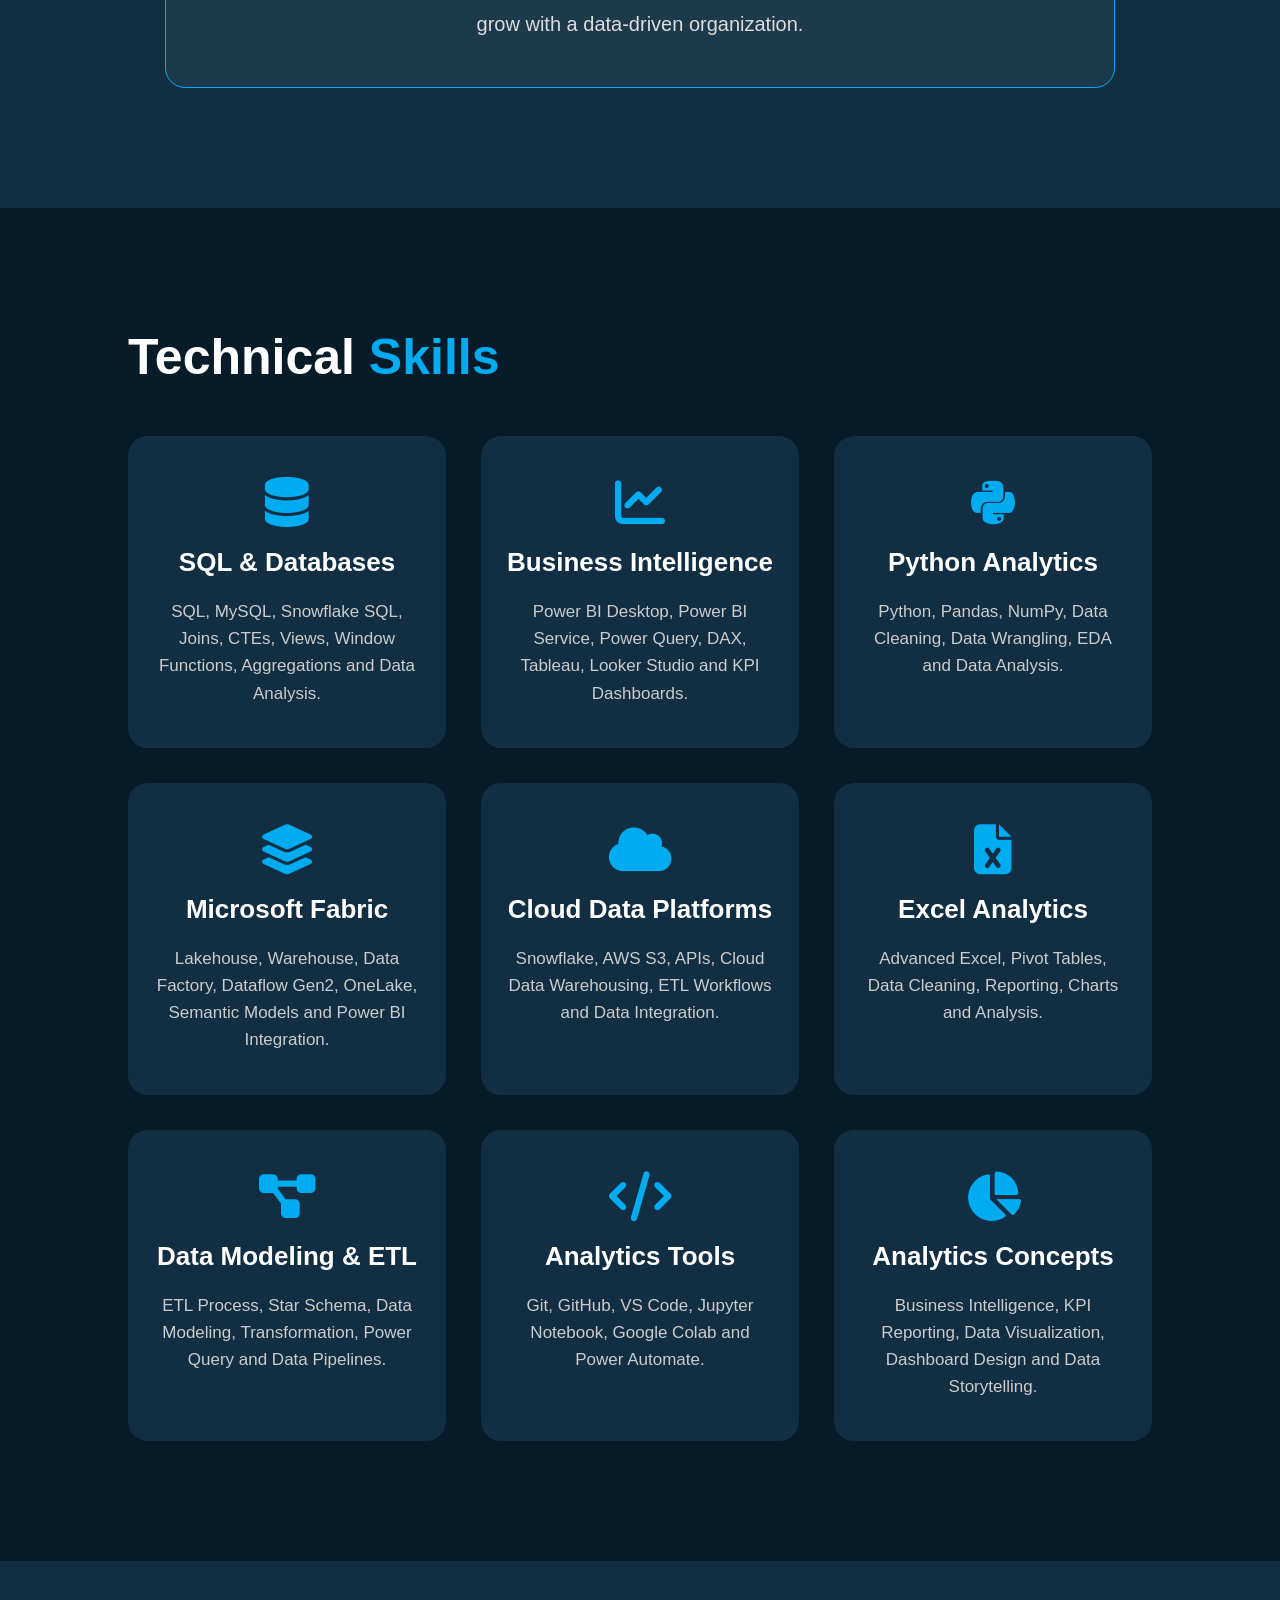
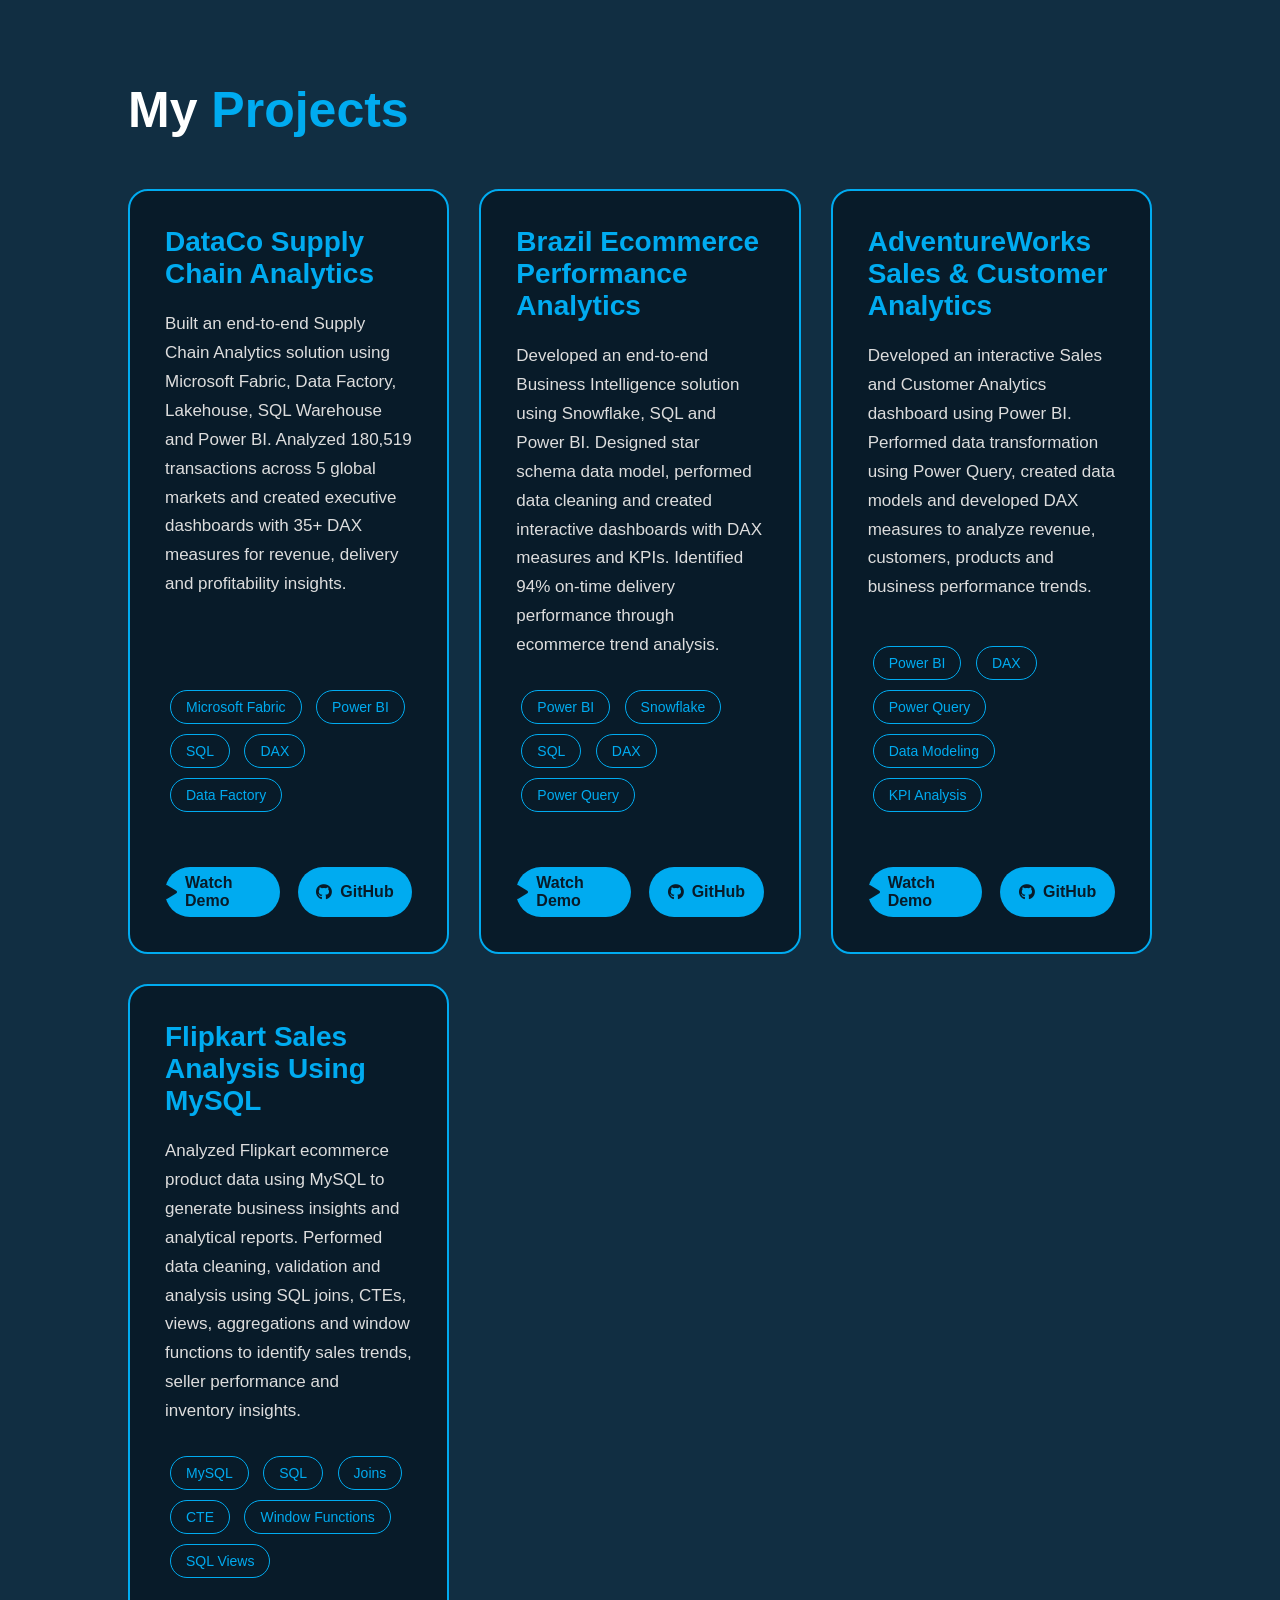
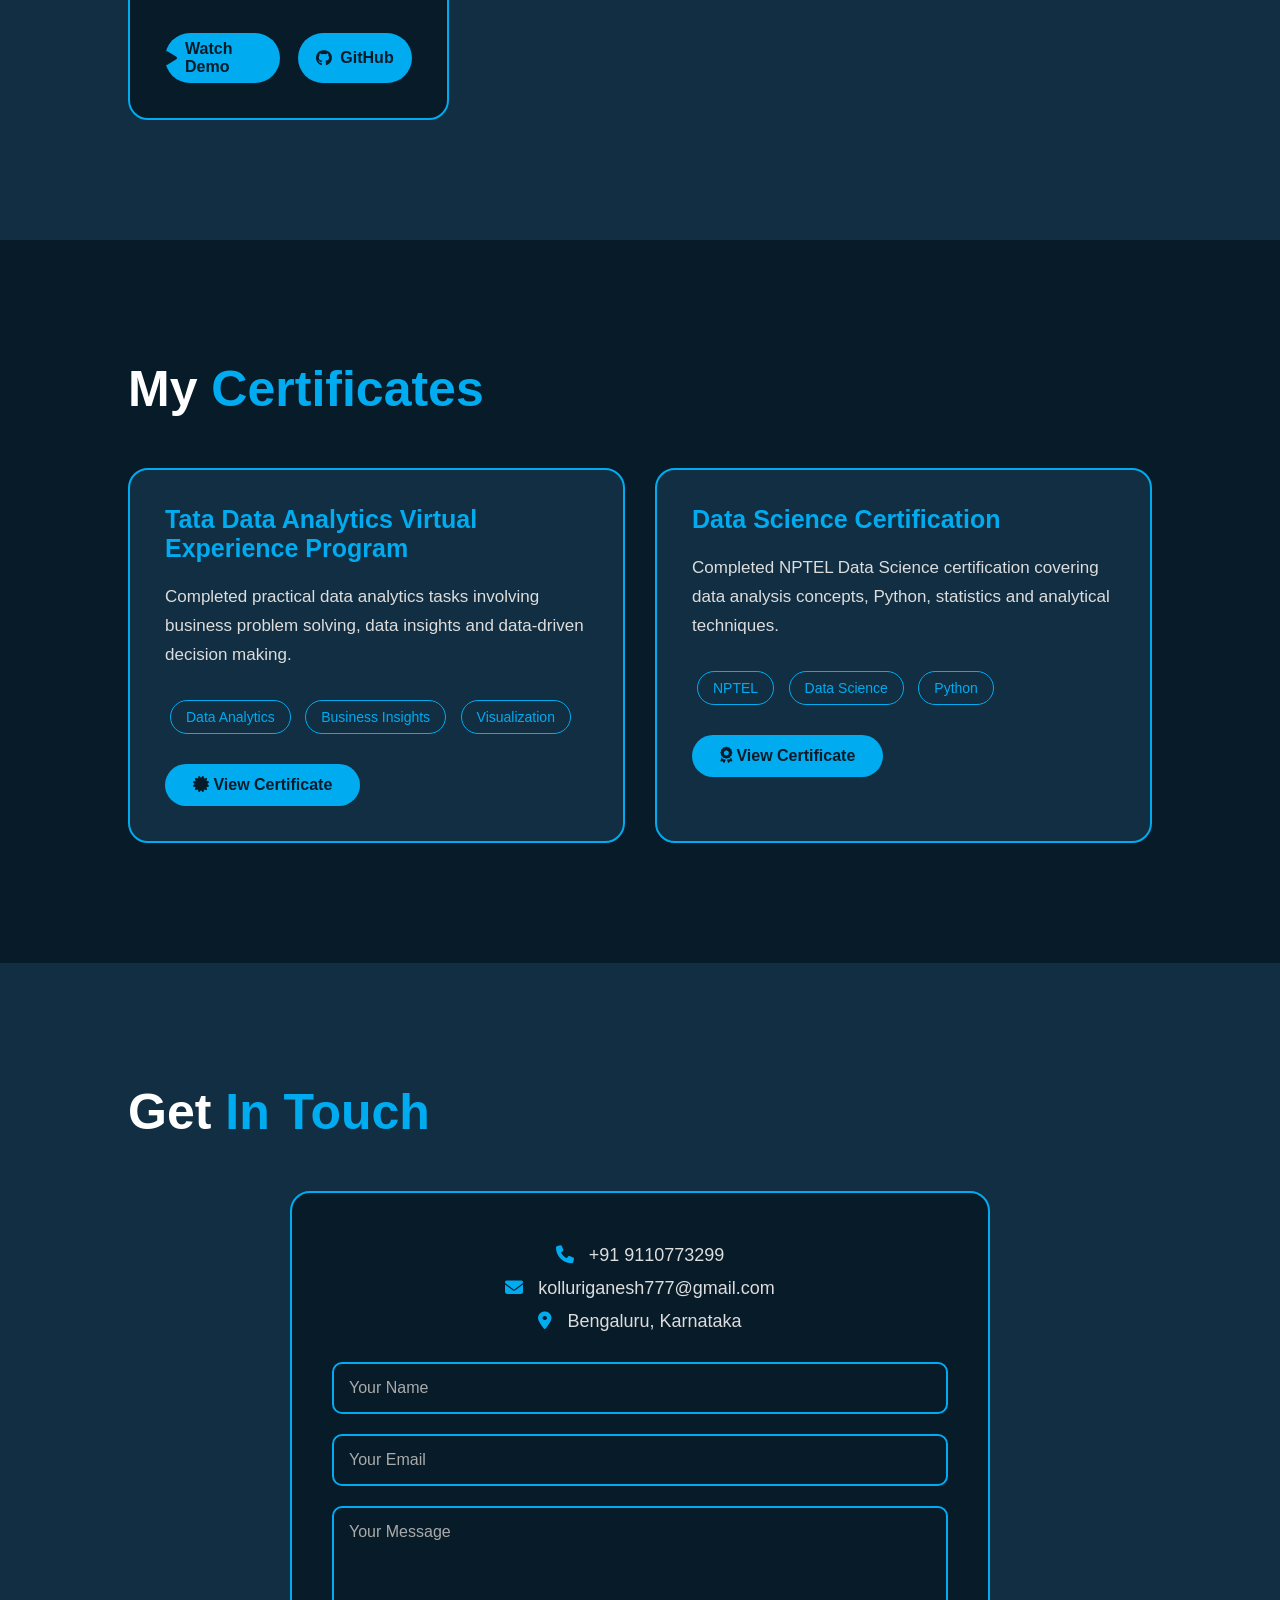
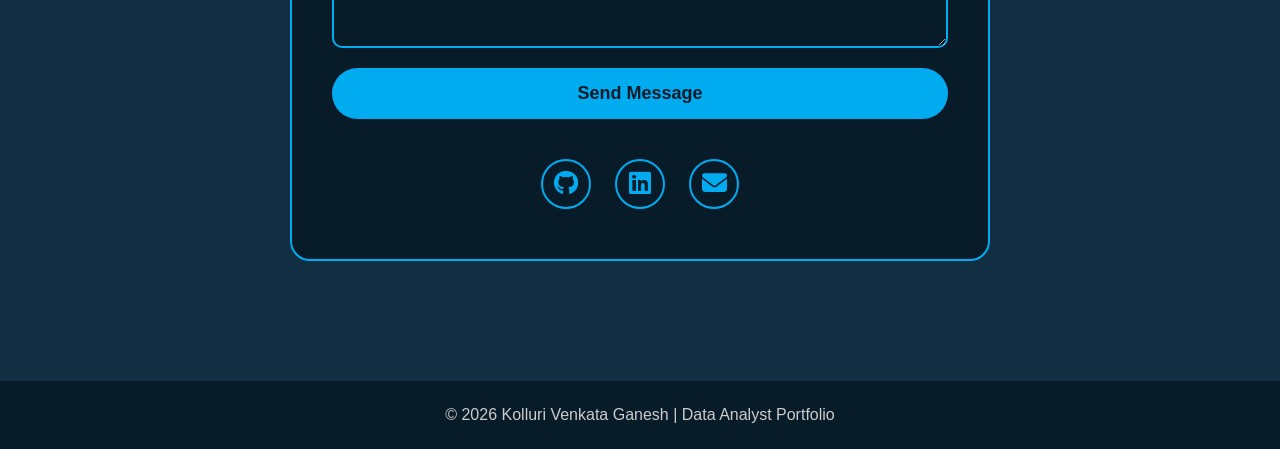
==== commit 86f6cd97: "Update index.html" ====
--- a/index.html
+++ b/index.html
@@ -124,7 +124,7 @@
 
 
 
-<a href="assets/Kolluri Venkata Ganesh_ Data Analyst_Resume.pdf"
+<a href="Kolluri_Venkata_Ganesh_Data%20Analyst-Resume.pd
 class="btn secondary"
 download>
 
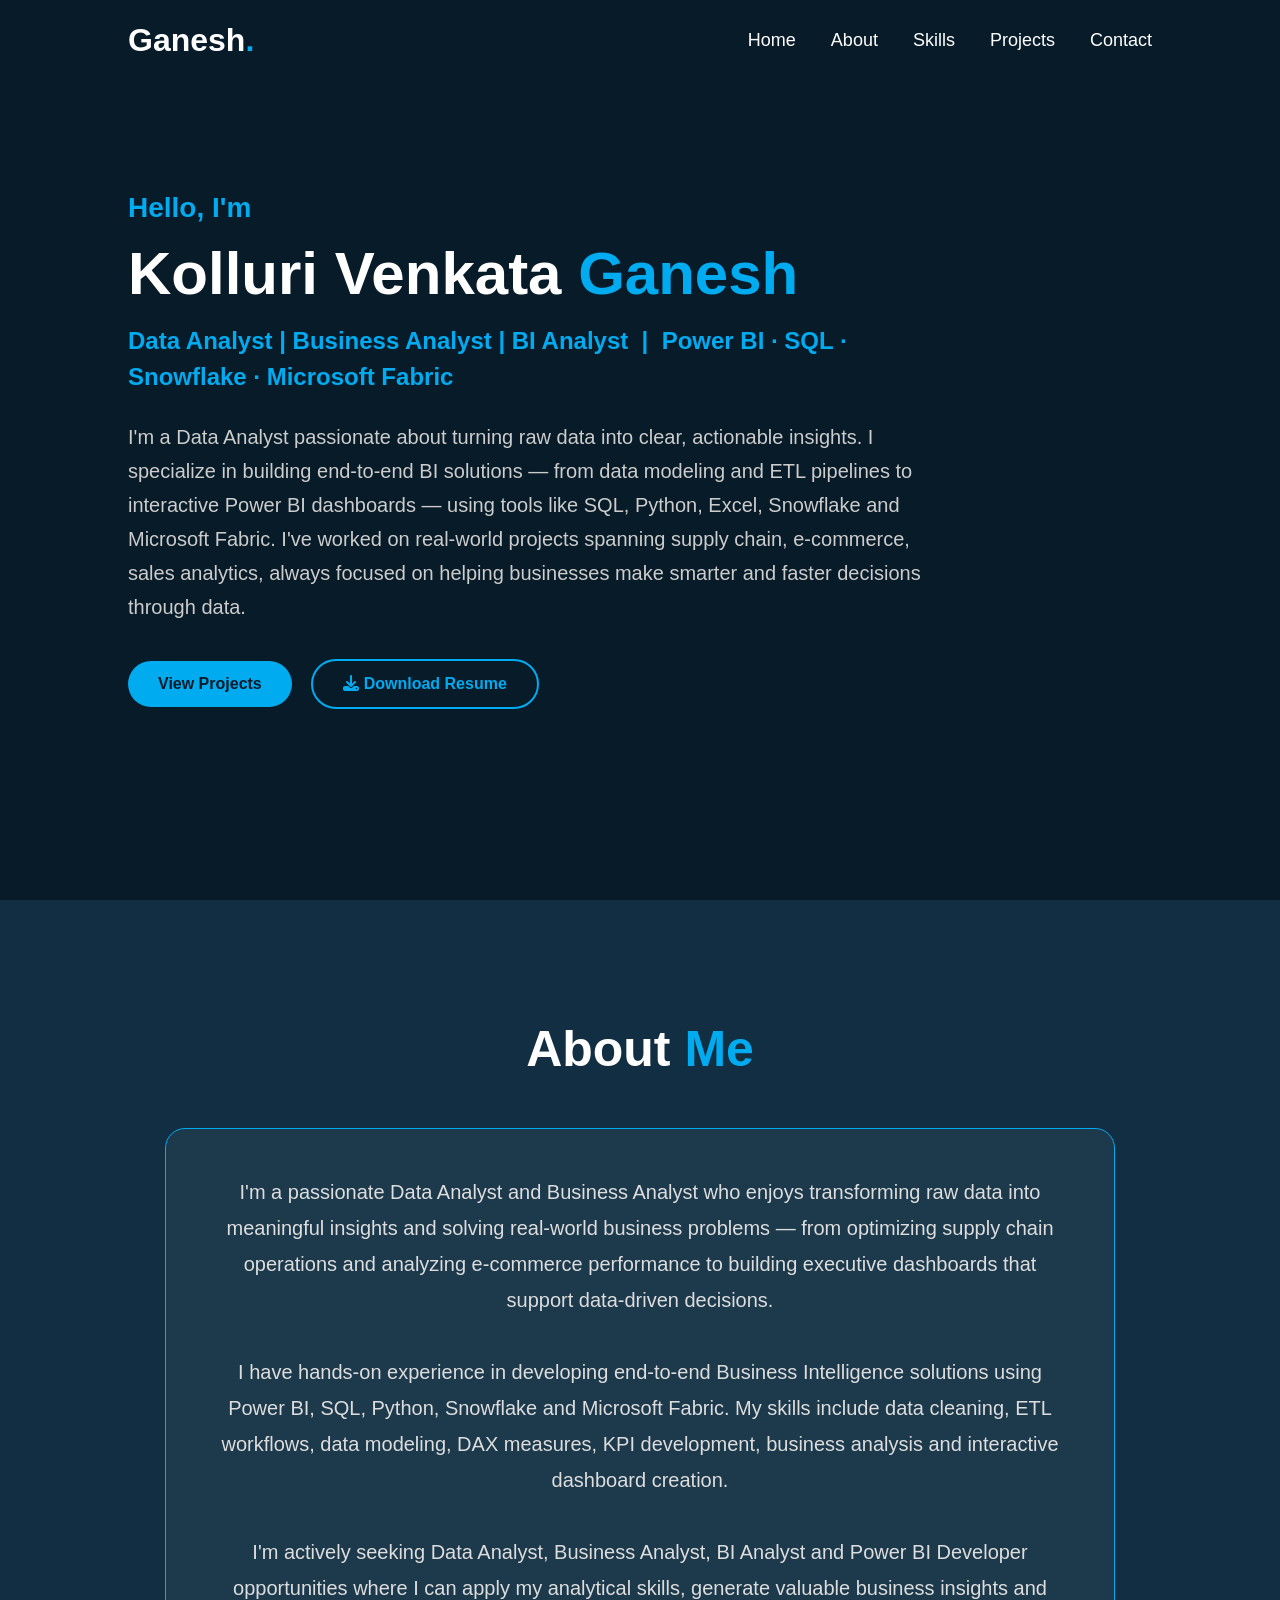
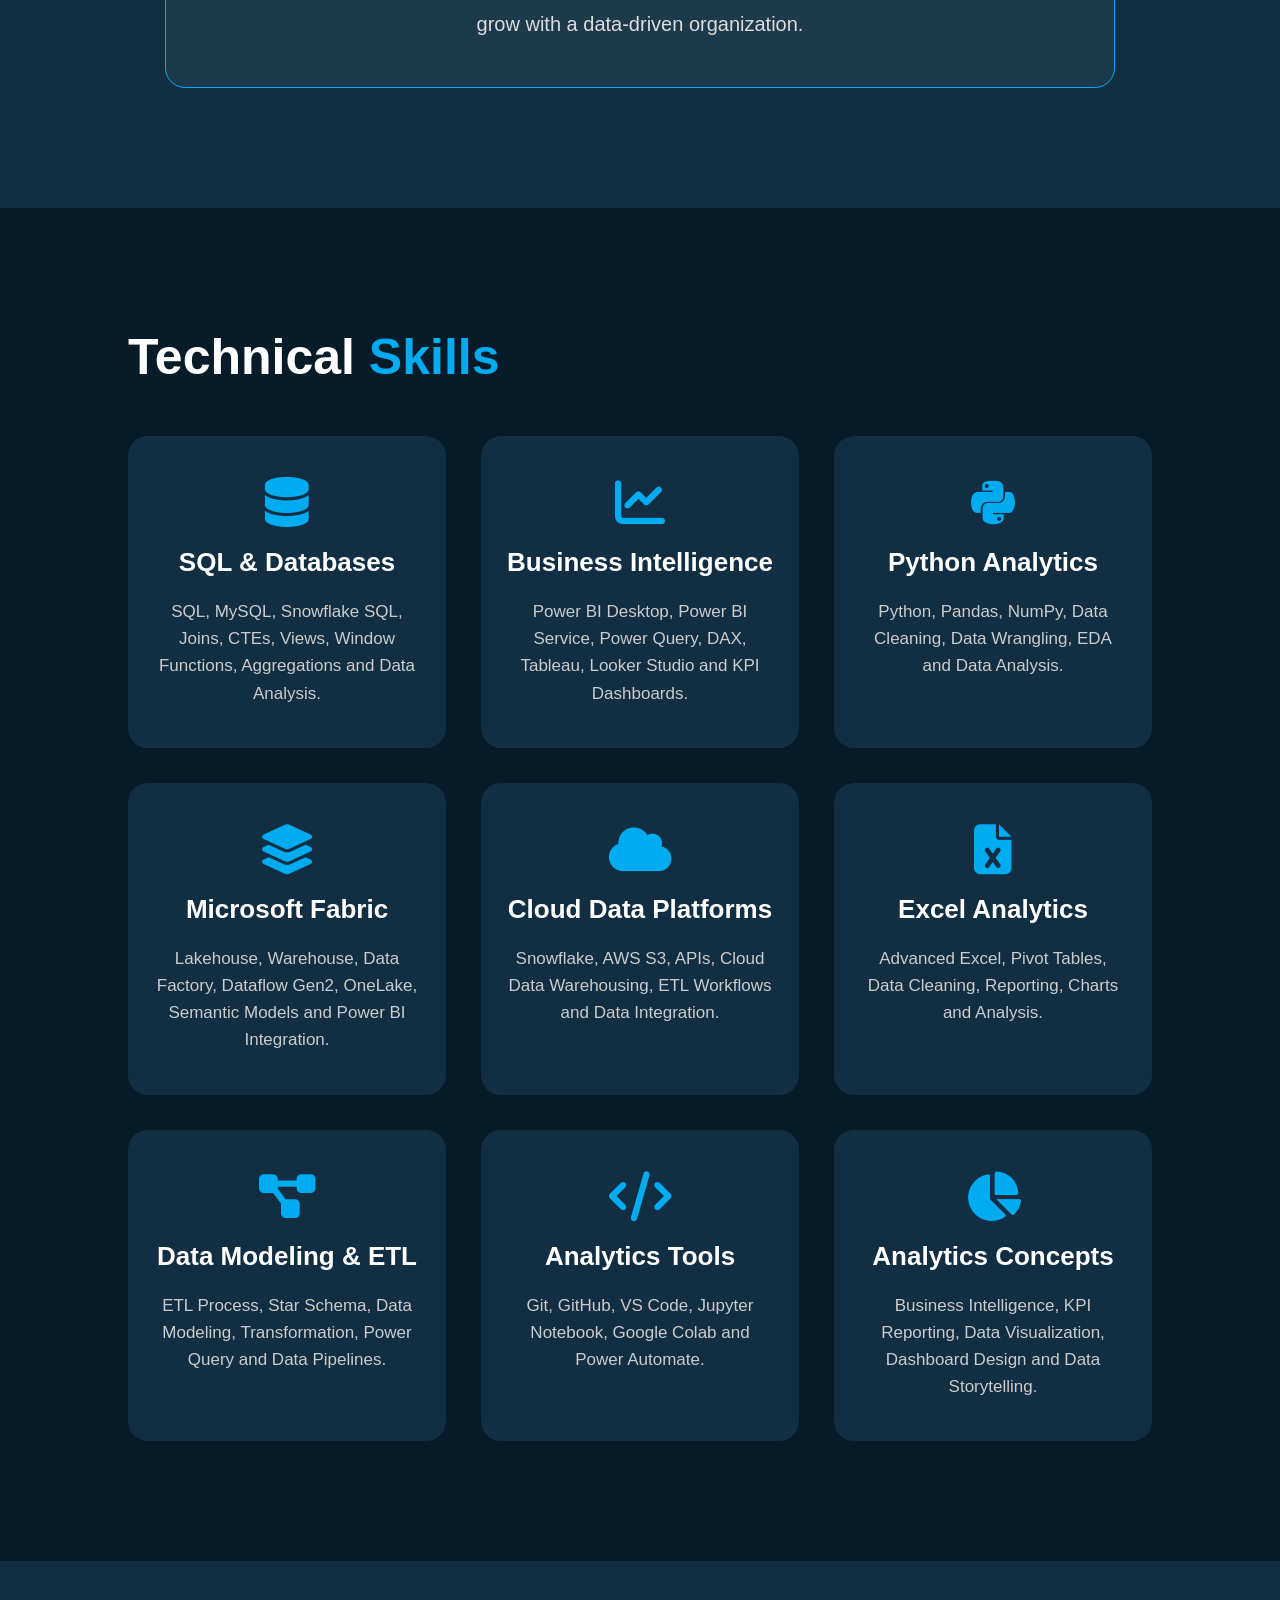
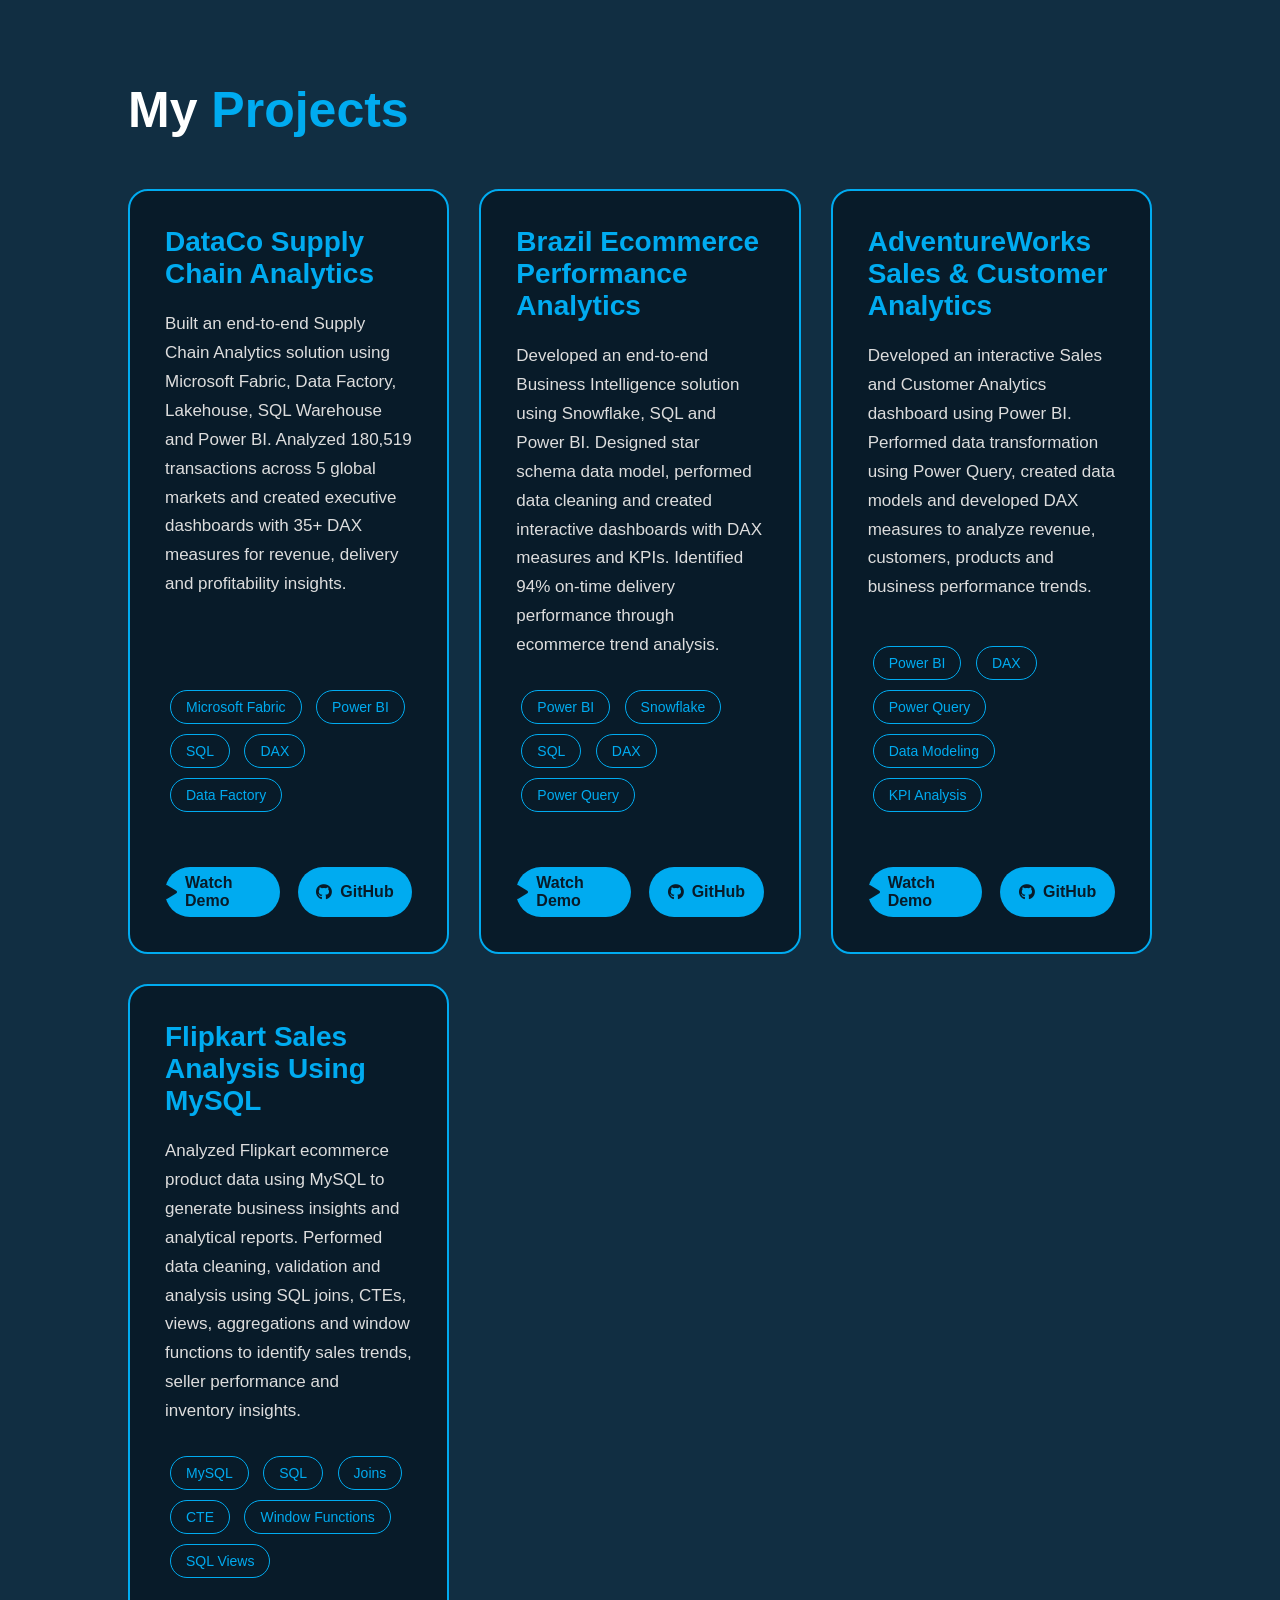
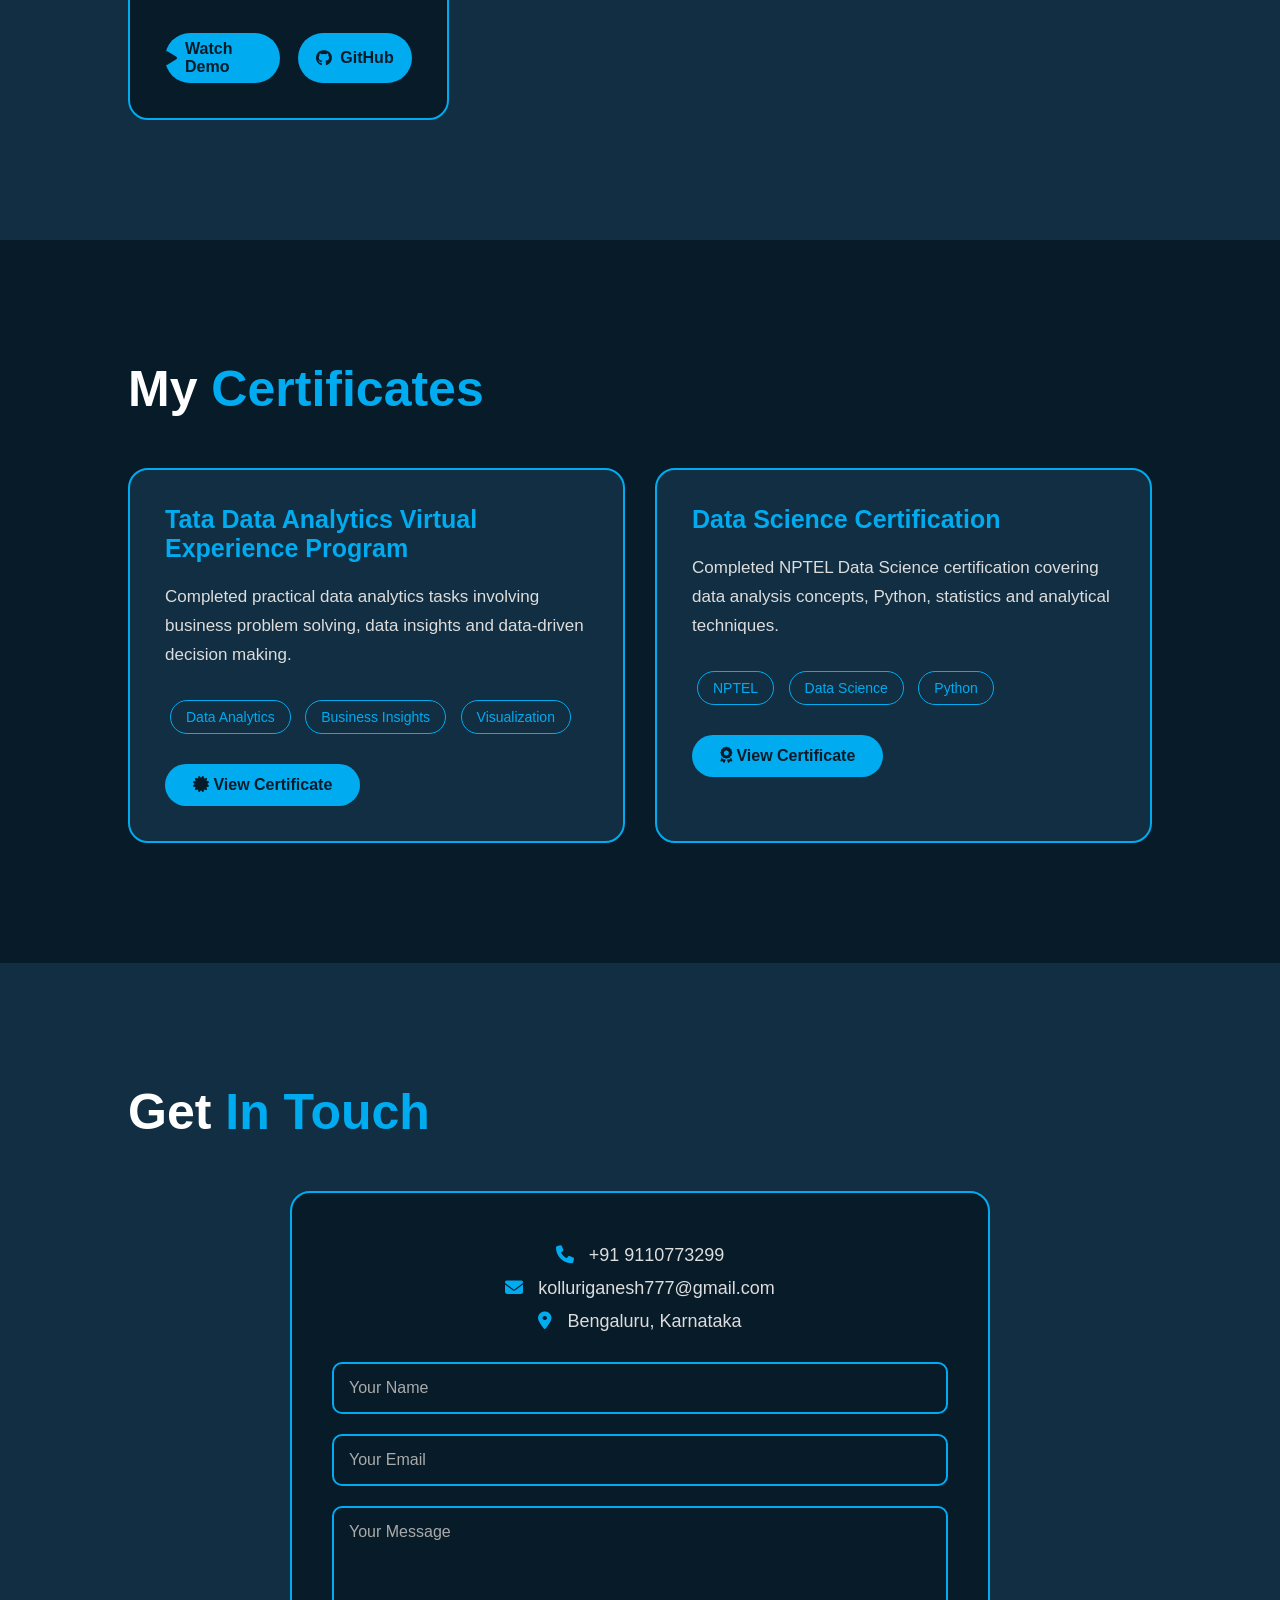
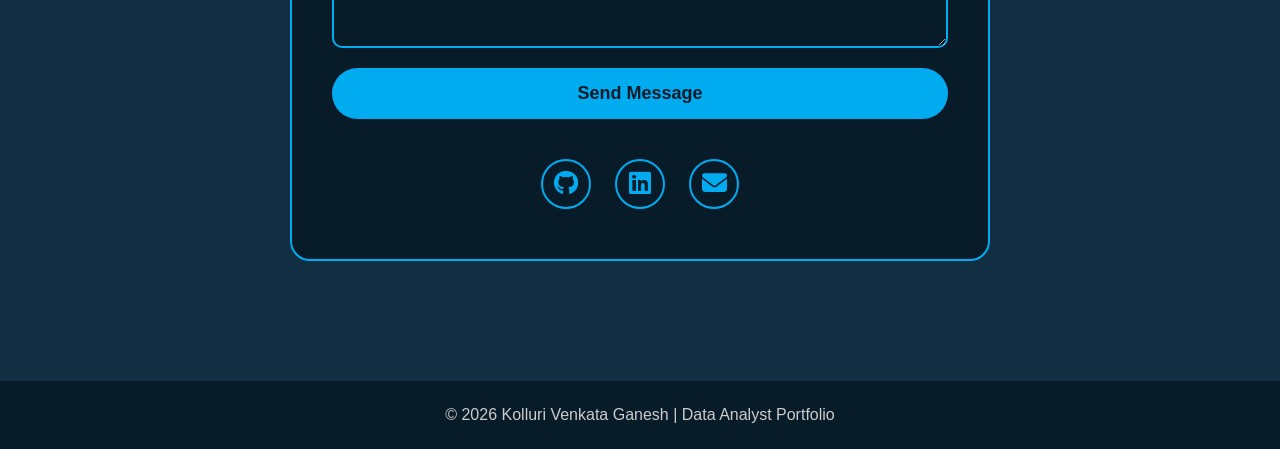
==== commit d8332ed4: "Update index.html" ====
--- a/index.html
+++ b/index.html
@@ -124,9 +124,7 @@
 
 
 
-<a href="Kolluri_Venkata_Ganesh_Data%20Analyst-Resume.pd
-class="btn secondary"
-download>
+<a href="Assets/Kolluri_Venkata_Ganesh_Data%20Analyst-Resume.pdf" class="btn secondary" download="Kolluri_Venkata_Ganesh_Resume.pdf" rel="noopener">
 
 <i class="fa-solid fa-download"></i>
 
